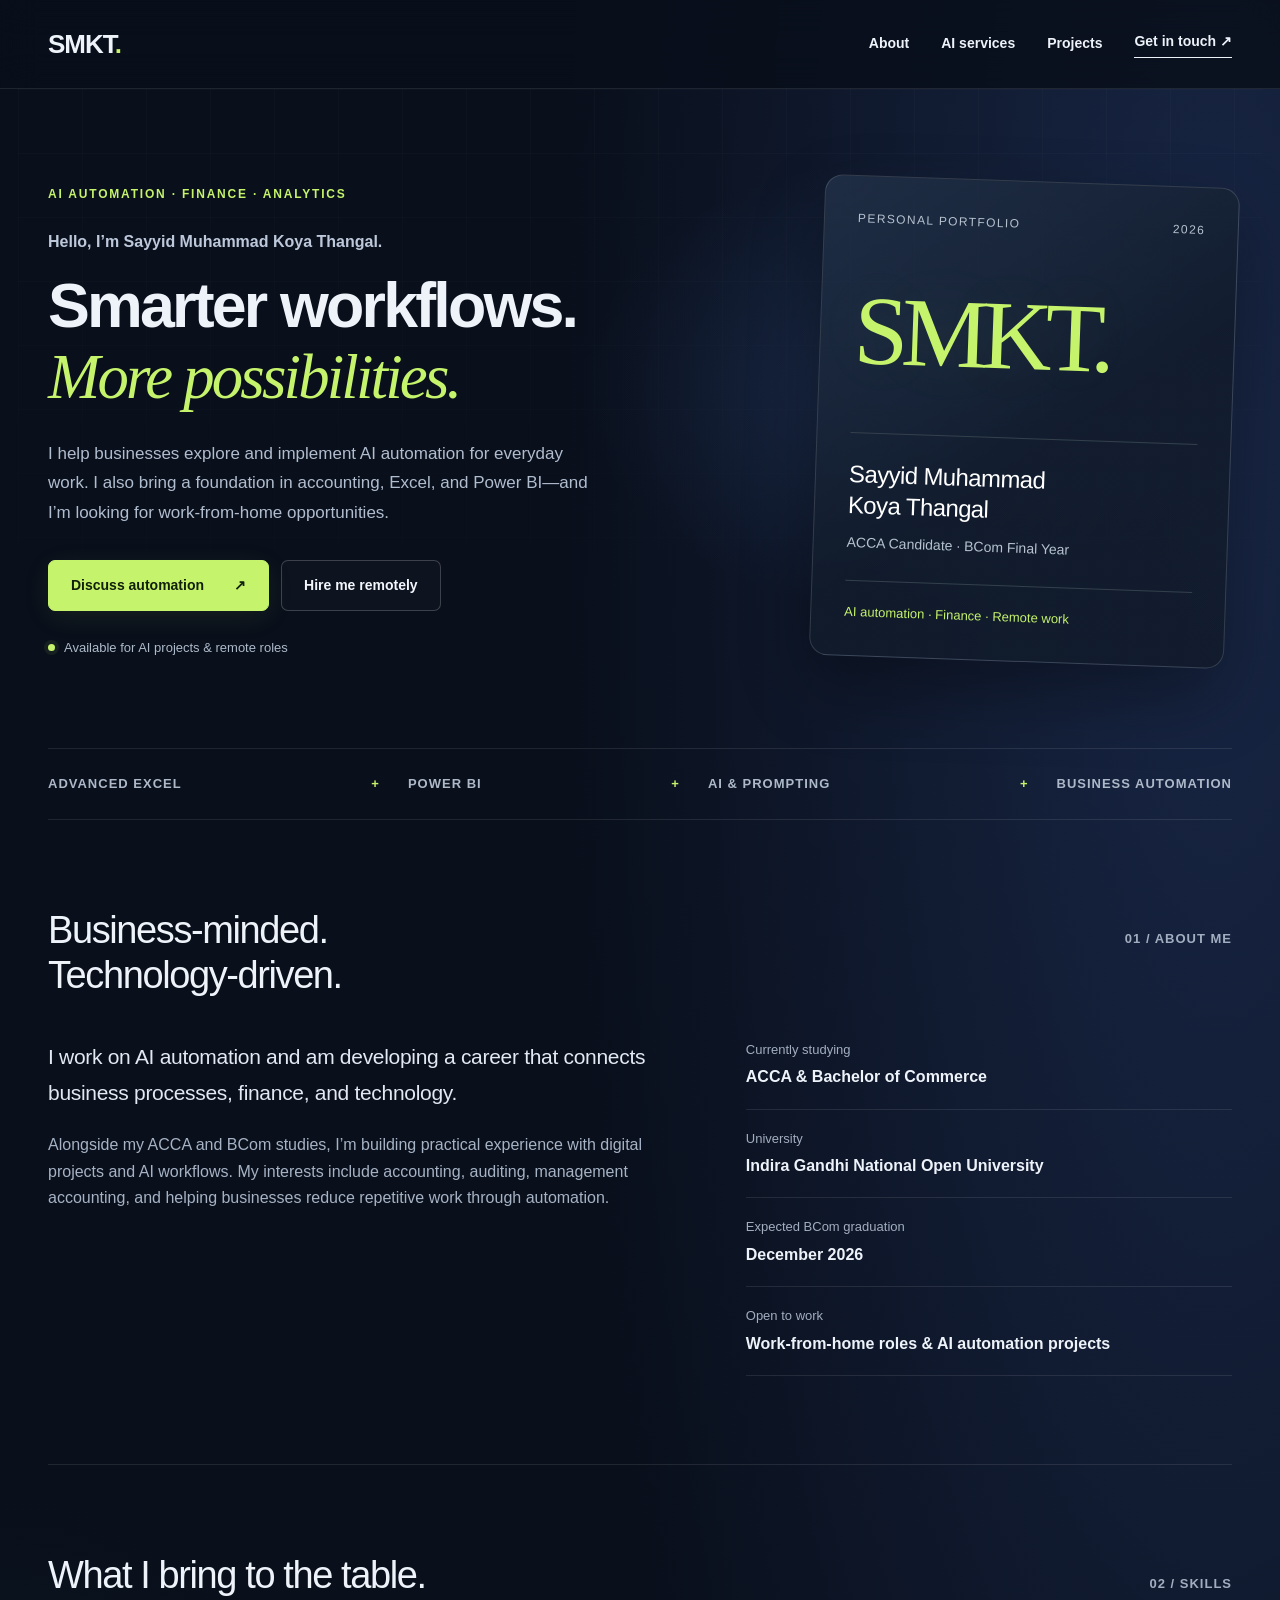
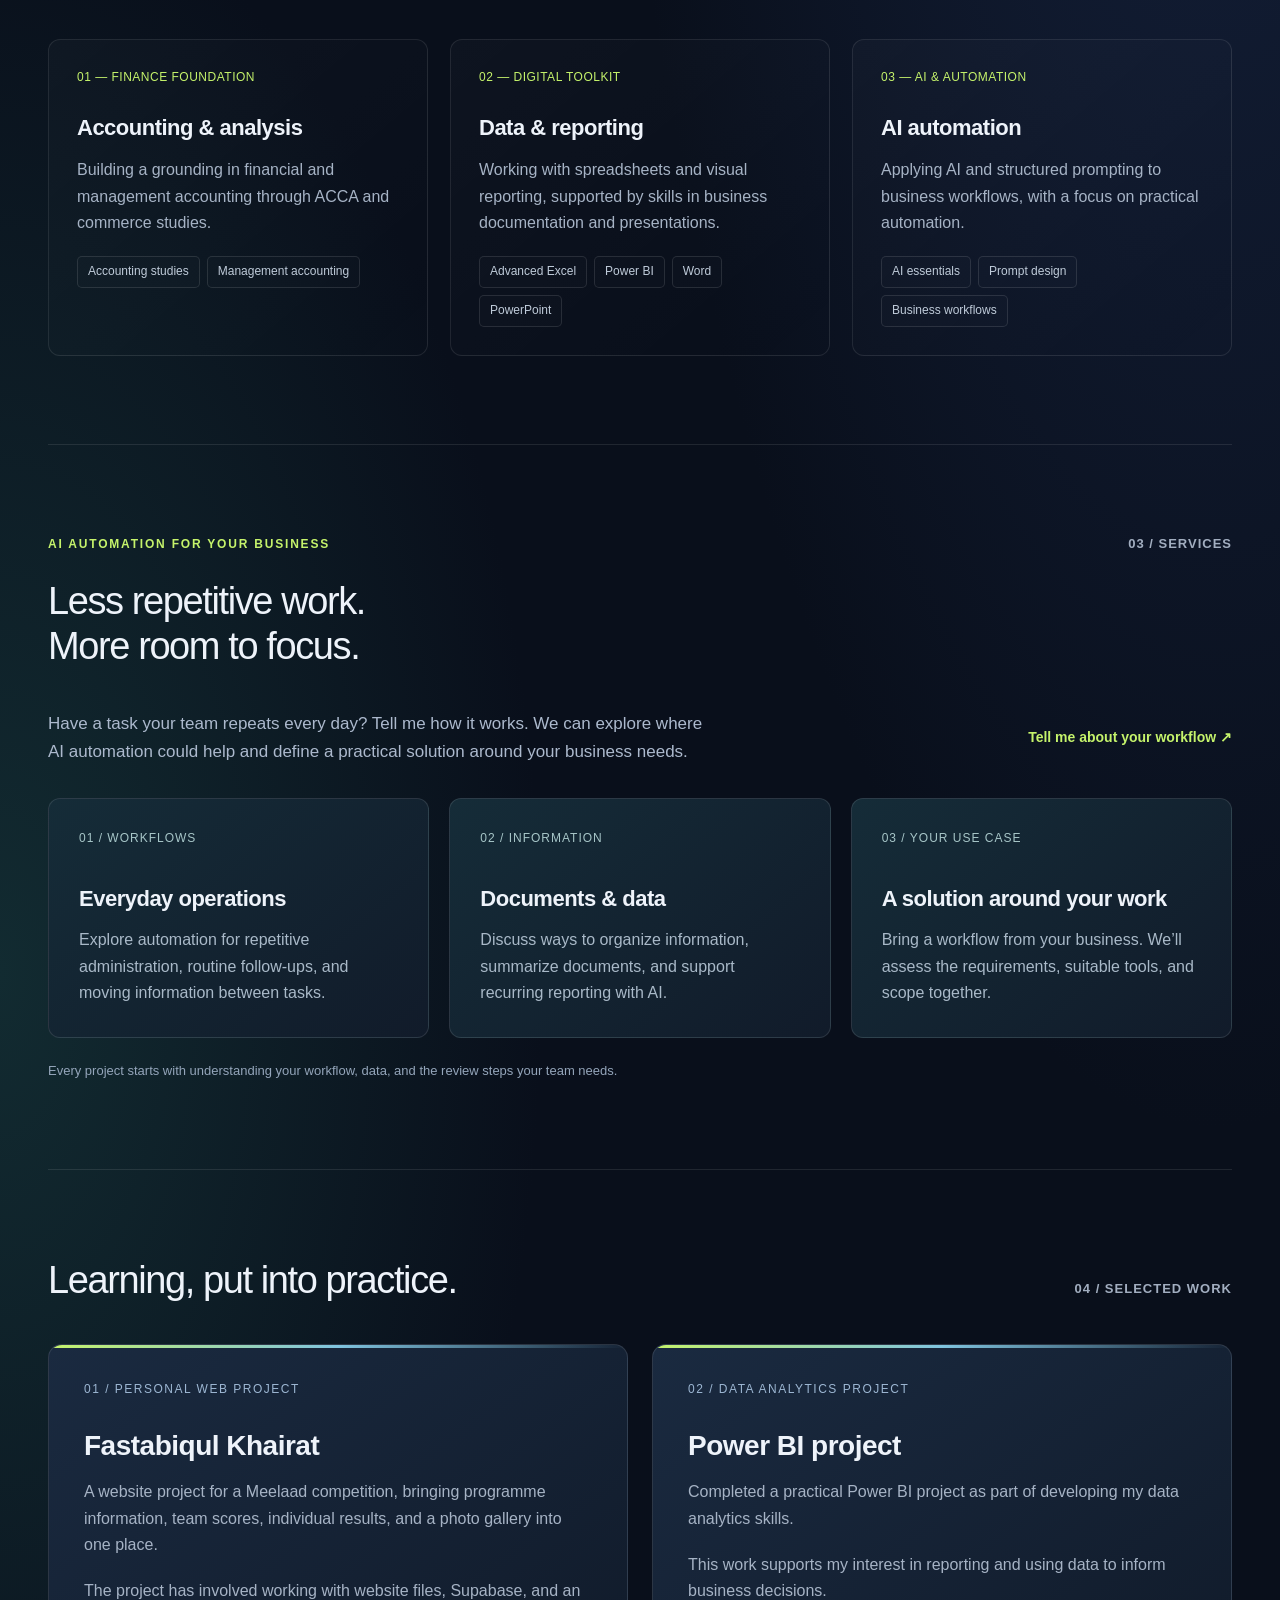
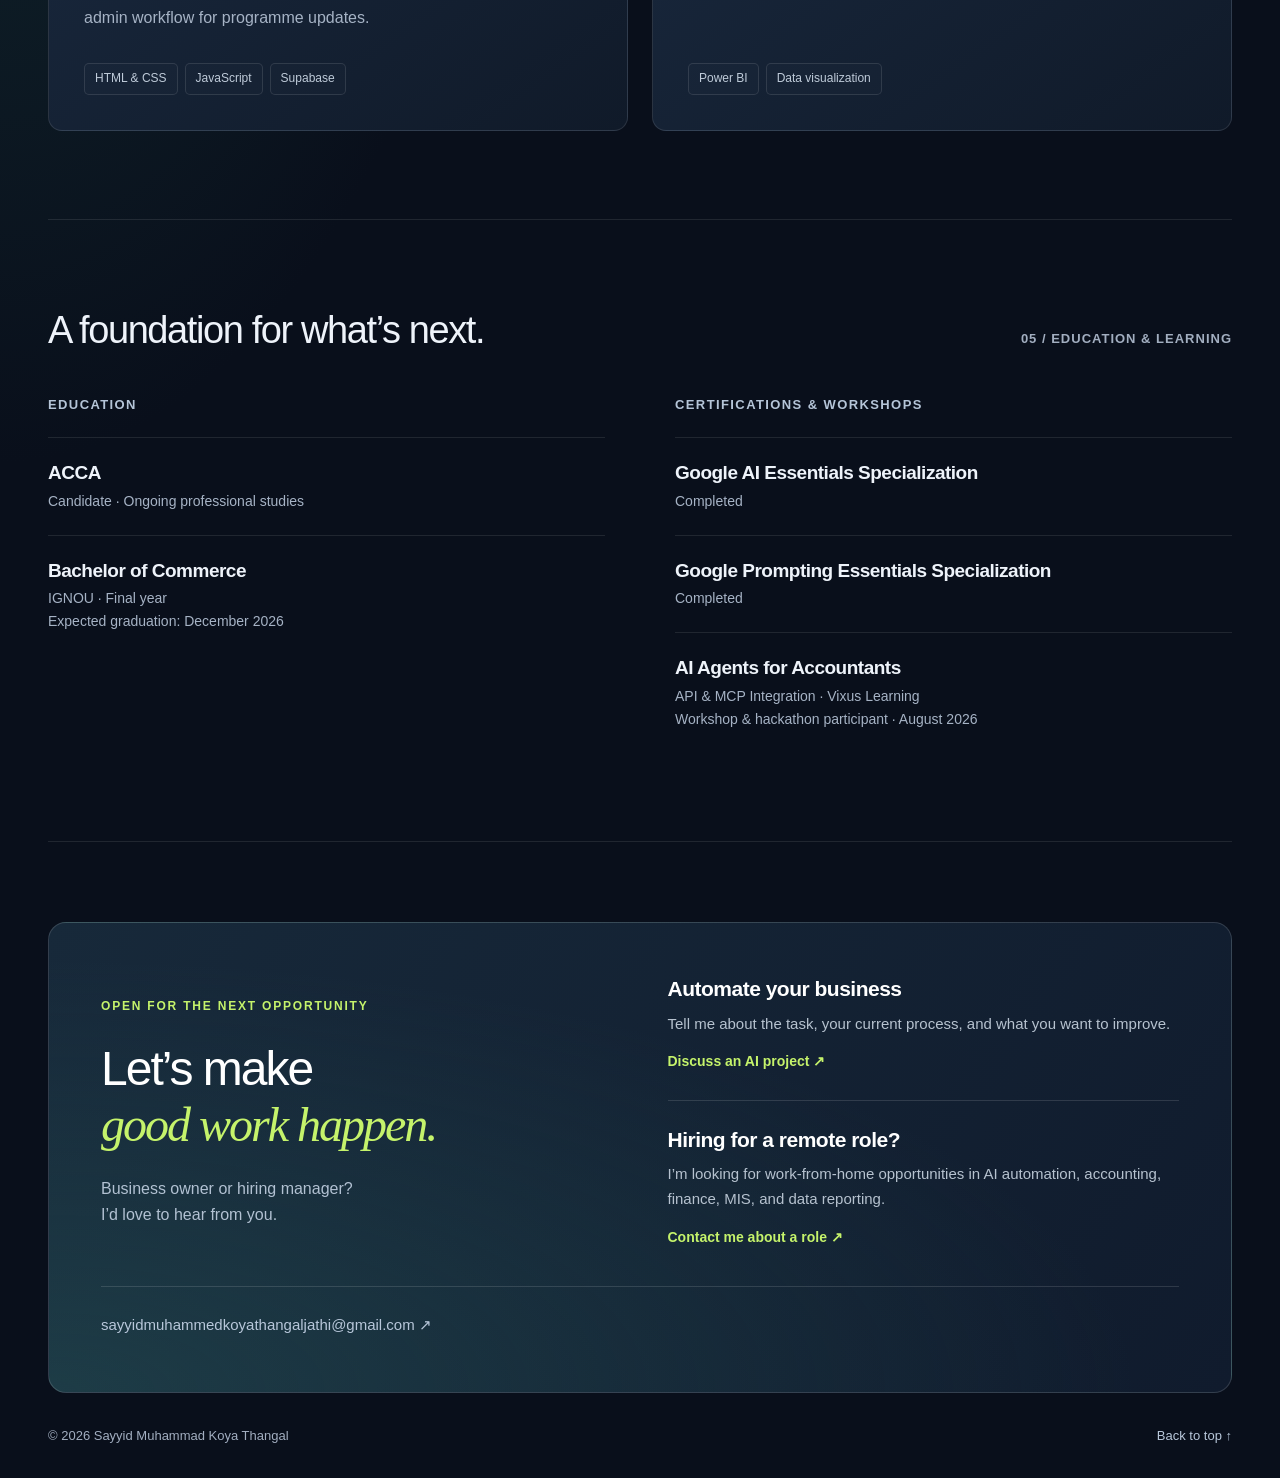
==== index.html @ 837b655b "Add files via upload" ====
<!doctype html>
<html lang="en">
<head>
<meta charset="utf-8">
<meta name="viewport" content="width=device-width, initial-scale=1">
<title>Sayyid Muhammad Koya Thangal | AI Automation & Finance</title>
<meta name="description" content="AI automation for business workflows by Sayyid Muhammad Koya Thangal. ACCA candidate with Excel and Power BI skills, available for remote work opportunities.">
<link rel="icon" type="image/svg+xml" href="data:image/svg+xml,%3Csvg xmlns='http://www.w3.org/2000/svg' viewBox='0 0 64 64'%3E%3Crect width='64' height='64' rx='14' fill='%23101925'/%3E%3Ctext x='32' y='44' text-anchor='middle' font-family='Arial' font-weight='bold' font-size='36' fill='%23c5f36b'%3ES%3C/text%3E%3C/svg%3E">
<link rel="stylesheet" href="style.css">
</head>
<body id="top">
<a class="skip" href="#main">Skip to content</a>
<header>
<nav class="wrap" aria-label="Main navigation">
<a class="brand" href="#top" aria-label="SMKT home">SMKT<span>.</span>
</a>
<div class="links">
<a class="nav-about" href="#about">About</a>
<a href="#automation">AI services</a>
<a href="#work">Projects</a>
<a class="contact-nav" href="#contact">Get in touch ↗</a>
</div>
</nav>
</header>
<main id="main" class="wrap">
<div class="hero">
<div>
<p class="eyebrow">AI Automation · Finance · Analytics</p>
<p class="intro-name">Hello, I’m Sayyid Muhammad Koya Thangal.</p>
<h1>Smarter workflows.<br>
<em>More possibilities.</em>
</h1>
<p class="lede">I help businesses explore and implement AI automation for everyday work. I also bring a foundation in accounting, Excel, and Power BI—and I’m looking for work-from-home opportunities.</p>
<div class="actions">
<a class="button primary" href="mailto:sayyidmuhammedkoyathangaljathi@gmail.com?subject=AI%20automation%20enquiry">Discuss automation <span aria-hidden="true">↗</span>
</a>
<a class="button secondary" href="#contact">Hire me remotely</a>
</div>
<div class="availability">
<span class="status-dot" aria-hidden="true">
</span>Available for AI projects & remote roles</div>
</div>
<aside class="profile" aria-label="Profile summary">
<div class="profile-top">
<span>PERSONAL PORTFOLIO</span>
<span>2026</span>
</div>
<div class="monogram" aria-hidden="true">SMKT.</div>
<h2>Sayyid Muhammad<br>Koya Thangal</h2>
<p>ACCA Candidate · BCom Final Year</p>
<div class="profile-foot">AI automation · Finance · Remote work</div>
</aside>
</div>
<div class="topics" aria-label="Core tools">
<span>Advanced Excel</span>
<span>Power BI</span>
<span>AI & Prompting</span>
<span>Business automation</span>
</div>
<section id="about">
<div class="section-head">
<h2>Business-minded.<br>Technology-driven.</h2>
<span class="section-num">01 / ABOUT ME</span>
</div>
<div class="about-grid">
<div>
<p class="about-text">I work on AI automation and am developing a career that connects business processes, finance, and technology.</p>
<p class="about-sub">Alongside my ACCA and BCom studies, I’m building practical experience with digital projects and AI workflows. My interests include accounting, auditing, management accounting, and helping businesses reduce repetitive work through automation.</p>
</div>
<dl class="facts">
<div>
<dt>Currently studying</dt>
<dd>ACCA & Bachelor of Commerce</dd>
</div>
<div>
<dt>University</dt>
<dd>Indira Gandhi National Open University</dd>
</div>
<div>
<dt>Expected BCom graduation</dt>
<dd>December 2026</dd>
</div>
<div>
<dt>Open to work</dt>
<dd>Work-from-home roles & AI automation projects</dd>
</div>
</dl>
</div>
</section>
<section id="skills">
<div class="section-head">
<h2>What I bring to the table.</h2>
<span class="section-num">02 / SKILLS</span>
</div>
<div class="skills">
<article>
<p class="skill-number">01 — FINANCE FOUNDATION</p>
<h3>Accounting & analysis</h3>
<p>Building a grounding in financial and management accounting through ACCA and commerce studies.</p>
<div class="tags">
<span class="tag">Accounting studies</span>
<span class="tag">Management accounting</span>
</div>
</article>
<article>
<p class="skill-number">02 — DIGITAL TOOLKIT</p>
<h3>Data & reporting</h3>
<p>Working with spreadsheets and visual reporting, supported by skills in business documentation and presentations.</p>
<div class="tags">
<span class="tag">Advanced Excel</span>
<span class="tag">Power BI</span>
<span class="tag">Word</span>
<span class="tag">PowerPoint</span>
</div>
</article>
<article>
<p class="skill-number">03 — AI & AUTOMATION</p>
<h3>AI automation</h3>
<p>Applying AI and structured prompting to business workflows, with a focus on practical automation.</p>
<div class="tags">
<span class="tag">AI essentials</span>
<span class="tag">Prompt design</span>
<span class="tag">Business workflows</span>
</div>
</article>
</div>
</section>
<section id="automation">
<div class="section-head">
<div>
<p class="eyebrow">AI AUTOMATION FOR YOUR BUSINESS</p>
<h2>Less repetitive work.<br>More room to focus.</h2>
</div>
<span class="section-num">03 / SERVICES</span>
</div>
<div class="service-intro">
<p>Have a task your team repeats every day? Tell me how it works. We can explore where AI automation could help and define a practical solution around your business needs.</p>
<a class="text-link" href="mailto:sayyidmuhammedkoyathangaljathi@gmail.com?subject=Let%E2%80%99s%20discuss%20business%20automation">Tell me about your workflow ↗</a>
</div>
<div class="service-grid">
<article class="service-card">
<span class="service-code">01 / WORKFLOWS</span>
<h3>Everyday operations</h3>
<p>Explore automation for repetitive administration, routine follow-ups, and moving information between tasks.</p>
</article>
<article class="service-card">
<span class="service-code">02 / INFORMATION</span>
<h3>Documents & data</h3>
<p>Discuss ways to organize information, summarize documents, and support recurring reporting with AI.</p>
</article>
<article class="service-card">
<span class="service-code">03 / YOUR USE CASE</span>
<h3>A solution around your work</h3>
<p>Bring a workflow from your business. We’ll assess the requirements, suitable tools, and scope together.</p>
</article>
</div>
<p class="service-note">Every project starts with understanding your workflow, data, and the review steps your team needs.</p>
</section>
<section id="work">
<div class="section-head">
<h2>Learning, put into practice.</h2>
<span class="section-num">04 / SELECTED WORK</span>
</div>
<div class="work">
<article class="project">
<p class="project-kind">01 / Personal web project</p>
<h3>Fastabiqul Khairat</h3>
<p>A website project for a Meelaad competition, bringing programme information, team scores, individual results, and a photo gallery into one place.</p>
<p>The project has involved working with website files, Supabase, and an admin workflow for programme updates.</p>
<div class="tags">
<span class="tag">HTML & CSS</span>
<span class="tag">JavaScript</span>
<span class="tag">Supabase</span>
</div>
</article>
<article class="project">
<p class="project-kind">02 / Data analytics project</p>
<h3>Power BI project</h3>
<p>Completed a practical Power BI project as part of developing my data analytics skills.</p>
<p>This work supports my interest in reporting and using data to inform business decisions.</p>
<div class="tags">
<span class="tag">Power BI</span>
<span class="tag">Data visualization</span>
</div>
</article>
</div>
</section>
<section id="education">
<div class="section-head">
<h2>A foundation for what’s next.</h2>
<span class="section-num">05 / EDUCATION & LEARNING</span>
</div>
<div class="credentials">
<div>
<p class="list-label">Education</p>
<article class="credential">
<h3>ACCA</h3>
<p>Candidate · Ongoing professional studies</p>
</article>
<article class="credential">
<h3>Bachelor of Commerce</h3>
<p>IGNOU · Final year<br>Expected graduation: December 2026</p>
</article>
</div>
<div>
<p class="list-label">Certifications & workshops</p>
<article class="credential">
<h3>Google AI Essentials Specialization</h3>
<p>Completed</p>
</article>
<article class="credential">
<h3>Google Prompting Essentials Specialization</h3>
<p>Completed</p>
</article>
<article class="credential">
<h3>AI Agents for Accountants</h3>
<p>API & MCP Integration · Vixus Learning<br>Workshop & hackathon participant · August 2026</p>
</article>
</div>
</div>
</section>
<section class="contact" id="contact">
<div>
<p class="eyebrow">OPEN FOR THE NEXT OPPORTUNITY</p>
<h2>Let’s make<br>
<em>good work happen.</em>
</h2>
<p class="contact-lede">Business owner or hiring manager?<br>I’d love to hear from you.</p>
</div>
<div class="contact-options">
<article>
<h3>Automate your business</h3>
<p>Tell me about the task, your current process, and what you want to improve.</p>
<a class="text-link" href="mailto:sayyidmuhammedkoyathangaljathi@gmail.com?subject=AI%20automation%20project">Discuss an AI project ↗</a>
</article>
<article>
<h3>Hiring for a remote role?</h3>
<p>I’m looking for work-from-home opportunities in AI automation, accounting, finance, MIS, and data reporting.</p>
<a class="text-link" href="mailto:sayyidmuhammedkoyathangaljathi@gmail.com?subject=Remote%20job%20opportunity">Contact me about a role ↗</a>
</article>
</div>
<a class="email" href="mailto:sayyidmuhammedkoyathangaljathi@gmail.com">sayyidmuhammedkoyathangaljathi@gmail.com ↗</a>
</section>
<footer>
<span>© 2026 Sayyid Muhammad Koya Thangal</span>
<a href="#top">Back to top ↑</a>
</footer>
</main>
<script src="script.js" defer>
</script>
</body>
</html>
---- style.css ----
:root{--ink:#101925;--muted:#64707c;--line:#dbe1e5;--green:#c5f36b;--paper:#f5f7f8}
*{box-sizing:border-box}
html{scroll-behavior:smooth;scroll-padding-top:90px}
body{margin:0;color:var(--ink);background:var(--paper);font-family:Arial,Helvetica,sans-serif;font-size:16px;line-height:1.65}
a{color:inherit;text-decoration:none}
a:focus-visible{outline:3px solid #57882a;outline-offset:6px}
::selection{background:var(--green);color:var(--ink)}
.wrap{max-width:1200px;margin:auto;padding:0 48px}
.skip{position:absolute;top:-80px;left:20px;background:white;padding:10px;z-index:4}
.skip:focus{top:10px}
header{border-bottom:1px solid var(--line);background:var(--paper)}
nav{height:90px;display:flex;align-items:center;justify-content:space-between;gap:24px}
.brand{font-weight:800;letter-spacing:-1px;font-size:26px}
.brand span{color:#5b812b}
nav .links{display:flex;align-items:center;gap:32px;font-size:14px;font-weight:600}
.contact-nav{border-bottom:1px solid var(--ink);padding-bottom:3px}
.hero{padding:84px 0 88px;display:grid;grid-template-columns:1.4fr .8fr;gap:70px;align-items:center}
.eyebrow{font-size:13px;letter-spacing:2px;text-transform:uppercase;font-weight:700;margin:0 0 24px}
.intro-name{font-size:18px;font-weight:600;margin-bottom:15px}
h1{font-size:clamp(48px,5.3vw,72px);font-weight:500;line-height:1.08;letter-spacing:-3.5px;margin:0 0 26px}
h1 em{font-family:Georgia,serif;font-weight:400}
p{margin:0 0 20px}
.lede{color:#52616e;max-width:560px;font-size:18px;line-height:1.75}
.actions{display:flex;flex-wrap:wrap;gap:12px;margin-top:32px}
.button{padding:13px 22px;border:1px solid var(--ink);font-size:14px;font-weight:700;display:inline-flex;gap:30px;align-items:center;transition:transform .2s,background .2s}
.button:hover{transform:translateY(-3px)}
.primary{background:var(--ink);color:white}
.secondary:hover{background:#e7ecef}
.profile{background:var(--ink);color:white;padding:32px;position:relative;box-shadow:12px 12px 0 #e4e9ec}
.profile-top{display:flex;justify-content:space-between;align-items:center;color:#b6c2cf;font-size:12px;letter-spacing:1.4px}
.monogram{font-family:Georgia,serif;font-size:100px;line-height:1.3;letter-spacing:-8px;color:var(--green);padding:35px 0 25px;border-bottom:1px solid #34404c}
.profile h2{font-size:25px;line-height:1.3;letter-spacing:-.6px;font-weight:500;margin:25px 0 10px}
.profile p{color:#b6c2cf;font-size:14px}
.profile-foot{border-top:1px solid #34404c;padding-top:20px;color:var(--green);font-size:13px;margin-top:26px}
.topics{border-top:1px solid var(--line);border-bottom:1px solid var(--line);display:flex;justify-content:space-between;padding:22px 0;gap:18px;font-size:13px;font-weight:700;letter-spacing:1px;text-transform:uppercase}
.topics span:not(:first-child):before{content:'+';color:#68863f;padding-right:28px}
section{padding:80px 0;border-bottom:1px solid var(--line)}
.section-head{display:flex;justify-content:space-between;gap:30px;align-items:baseline;margin-bottom:40px}
.section-num{font-size:13px;font-weight:600;letter-spacing:1px;color:var(--muted)}
h2{font-size:36px;font-weight:500;line-height:1.2;letter-spacing:-1.3px;margin:0}
h3{font-size:22px;line-height:1.35;letter-spacing:-.5px;margin:0 0 14px;font-weight:600}
.about-grid{display:grid;grid-template-columns:1.25fr 1fr;gap:90px}
.about-text{font-size:21px;line-height:1.75;letter-spacing:-.3px}
.about-sub{font-size:16px;color:var(--muted)}
.facts{margin:0}
.facts div{padding:18px 0;border-bottom:1px solid var(--line)}
.facts div:first-child{padding-top:0}
dt{font-size:13px;color:var(--muted);margin-bottom:4px}
dd{margin:0;font-weight:600}
.skills{display:grid;grid-template-columns:repeat(3,1fr);gap:40px}
.skill-number{font-size:14px;color:var(--muted);margin-bottom:26px}
.skills p{color:var(--muted)}
.tags{display:flex;flex-wrap:wrap;gap:7px}
.tag{border:1px solid #d4dce2;padding:5px 10px;font-size:12px;color:#4a5967}
.work{display:grid;grid-template-columns:1fr 1fr;gap:24px}
.project{border:1px solid var(--line);background:white;padding:32px;display:flex;flex-direction:column}
.project-kind{font-size:12px;text-transform:uppercase;letter-spacing:1.5px;color:var(--muted);margin-bottom:28px}
.project h3{font-size:28px}
.project p{color:#5c6976}
.project .tags{margin-top:auto;padding-top:12px}
.credentials{display:grid;grid-template-columns:1fr 1fr;gap:70px}
.credential{padding:22px 0;border-top:1px solid var(--line)}
.credential h3{font-size:19px;margin-bottom:4px}
.credential p{color:var(--muted);font-size:14px;margin:0}
.list-label{font-size:13px;font-weight:700;letter-spacing:1.4px;text-transform:uppercase;margin-bottom:22px}
.contact{background:var(--ink);color:white;margin-top:80px;padding:58px;display:grid;grid-template-columns:1fr 1fr;gap:48px;align-items:center}
.contact h2{font-size:46px;letter-spacing:-2px;line-height:1.12}
.contact p{color:#b6c2cf}
.contact .eyebrow{color:var(--green)}
.email{color:var(--green);font-size:16px;overflow-wrap:anywhere;border-bottom:1px solid #5e753f;padding-bottom:7px;line-height:2}
.contact small{display:block;font-size:13px;color:#b6c2cf;margin-top:20px}
footer{padding:32px 0;display:flex;justify-content:space-between;gap:20px;color:var(--muted);font-size:13px}
footer a{color:var(--ink)}
@media(max-width:900px){.wrap{padding:0 28px}
.hero{gap:35px;grid-template-columns:1.3fr 1fr}
h1{font-size:52px}
.profile{padding:24px}
.monogram{font-size:80px}
.about-grid{gap:40px}
.topics span:not(:first-child):before{padding-right:10px}
.skills{gap:24px}
.contact{padding:38px;gap:30px}
.credentials{gap:35px}
}
@media(max-width:650px){.wrap{padding:0 22px}
nav{height:78px}
.links{gap:18px!important}
.links .nav-about{display:none}
.hero{grid-template-columns:1fr;padding:50px 0;gap:38px}
h1{font-size:52px;letter-spacing:-2.7px}
.intro-name{font-size:16px}
.profile{box-shadow:7px 7px 0 #e4e9ec}
.monogram{font-size:85px;padding:15px 0}
.profile h2{max-width:250px}
.topics{display:grid;grid-template-columns:1fr 1fr;font-size:12px;gap:12px}
.topics span:not(:first-child):before{content:none}
section{padding:52px 0}
.section-head{display:block;margin-bottom:28px}
.section-num{display:block;margin-bottom:12px}
h2{font-size:30px}
.about-grid,.skills,.work,.credentials,.contact{grid-template-columns:1fr;gap:30px}
.about-text{font-size:19px}
.skills article{padding-bottom:24px;border-bottom:1px solid var(--line)}
.skill-number{margin-bottom:12px}
.project{padding:25px}
.contact{margin-top:48px;padding:28px}
.contact h2{font-size:40px}
.contact .eyebrow{font-size:12px}
footer{font-size:12px;flex-direction:column;gap:7px}
.lede{font-size:17px}
}
@media(prefers-reduced-motion:reduce){html{scroll-behavior:auto}
.button{transition:none}
}


/* Midnight surfaces, cool light and precise lime accents. */
:root{--ink:#eef3fa;--muted:#a2aec0;--line:#ffffff18;--paper:#090f1b;--green:#c5f36b}
body{background:radial-gradient(ellipse at 95% 10%,#182645 0,transparent 38%),radial-gradient(ellipse at 0 55%,#122b31 0,transparent 30%),#090f1b;color:var(--ink)}
.wrap{max-width:1280px}
header{background:#090f1bd9;backdrop-filter:blur(18px);position:relative;z-index:3}
nav{height:88px}
.brand span{color:var(--green)}
nav a:hover{color:var(--green)}
.hero{position:relative;isolation:isolate;padding:92px 0 86px;grid-template-columns:1.45fr .85fr;gap:60px}
.hero:before{content:'';position:absolute;inset:0 -30px;z-index:-2;background-image:linear-gradient(#ffffff05 1px,transparent 1px),linear-gradient(90deg,#ffffff05 1px,transparent 1px);background-size:64px 64px;mask-image:linear-gradient(black,transparent)}
.hero:after{content:'';position:absolute;width:55%;height:70%;right:0;top:10%;z-index:-1;background:radial-gradient(ellipse,#426baf35,transparent 70%);animation:ambient 10s ease-in-out infinite alternate;pointer-events:none}
.eyebrow{color:var(--green);font-size:12px;letter-spacing:1.8px}
.intro-name{font-size:16px;color:#bdc9db}
h1{font-size:clamp(44px,4.9vw,67px);font-weight:600;line-height:1.13;letter-spacing:-2.8px}
h1 em{font-family:Georgia,serif;color:var(--green);font-weight:400}
.lede{color:#b0bdcf;font-size:17px}
.button{border-radius:7px;border-color:#ffffff32;min-height:49px}
.primary{background:var(--green);color:#10200b;border-color:var(--green);box-shadow:0 6px 28px #b7ea5b15}
.primary:hover{background:#d6ff8e;box-shadow:0 8px 30px #b7ea5b28}
.secondary{color:#f3f7fc;background:#ffffff05}
.secondary:hover{background:#ffffff12}
.availability{display:flex;align-items:center;gap:9px;font-size:13px;color:#acbaca;margin-top:26px}
.status-dot{width:7px;height:7px;border-radius:50%;background:var(--green);box-shadow:0 0 0 4px #c5f36b12;flex-shrink:0}
.profile{border:1px solid #ffffff25;border-radius:18px;background:linear-gradient(145deg,#24344cbb,#111b2bdd 55%);box-shadow:0 30px 70px #0005;padding:33px;transform:rotate(2deg);transition:transform .4s,border-color .4s}
.profile:hover{transform:rotate(0deg) translateY(-5px);border-color:#c5f36b66}
.monogram{padding:38px 0;font-size:98px;letter-spacing:-7px;text-shadow:0 0 60px #c5f36b18}
.profile-top{font-size:12px}
.profile h2{font-size:24px}
.profile-foot{font-size:13px}
.topics{color:#adb9c9;padding:24px 0}
.topics span:not(:first-child):before{color:var(--green)}
section{padding:88px 0}
h2{font-size:38px;line-height:1.2;font-weight:500;letter-spacing:-1.4px}
.about-text{color:#e2e9f3}
.about-sub,.skills p,.credential p,.project p{color:#a6b3c5}
.skills{gap:22px}
.skills article{padding:28px;border:1px solid var(--line);border-radius:12px;background:linear-gradient(140deg,#ffffff06,transparent)}
.skills .skill-number{font-size:12px;letter-spacing:.5px;color:var(--green)}
.tag{border-color:#ffffff1c;color:#bfcbd9;border-radius:5px;background:#ffffff03}
.project{border-radius:14px;background:linear-gradient(145deg,#1a2a40,#101a29);border:1px solid #ffffff1c;transition:transform .3s,border-color .3s;position:relative;overflow:hidden;padding:35px}
.project:before{content:'';position:absolute;inset:0 0 auto;height:3px;background:linear-gradient(90deg,var(--green),#7fc4df,transparent)}
.project:hover,.service-card:hover{transform:translateY(-5px);border-color:#c5f36b55}
.project .project-kind{color:#9db7d3}
.service-intro{display:flex;justify-content:space-between;align-items:center;gap:40px;margin-bottom:32px}
.service-intro p{max-width:660px;color:#acb9cd;margin:0;font-size:17px}
.text-link{color:var(--green);font-size:14px;font-weight:600;text-underline-offset:6px}
.text-link:hover{text-decoration:underline}
.service-intro .text-link{max-width:250px;flex-shrink:0}
.service-grid{display:grid;grid-template-columns:repeat(3,1fr);gap:20px}
.service-card{padding:30px;border:1px solid #ffffff1c;border-radius:12px;background:linear-gradient(140deg,#152c38,#111b2a);transition:transform .3s,border-color .3s}
.service-code{color:#a7c6c8;font-size:12px;letter-spacing:1px;display:block;margin-bottom:35px}
.service-card h3{font-size:22px}
.service-card p{color:#a9b9c8;margin:0;font-size:16px}
.service-note{font-size:13px;color:#94a5ba;margin:22px 0 0}
.credential h3{font-size:19px}
.list-label{color:#b5c5d8}
.contact{position:relative;overflow:hidden;padding:52px;border:1px solid #ffffff24;border-radius:18px;background:radial-gradient(ellipse at 0 100%,#25525680,transparent 65%),linear-gradient(125deg,#17293a,#101b2d);grid-template-columns:1fr 1fr;gap:36px 55px}
.contact h2{font-size:48px;line-height:1.17}
.contact h2 em{font-family:Georgia,serif;font-weight:400;color:var(--green)}
.contact .contact-lede{margin:23px 0 0;font-size:16px;color:#b2c1d2}
.contact-options{display:grid;gap:25px}
.contact-options article+article{border-top:1px solid #ffffff20;padding-top:25px}
.contact-options h3{font-size:21px;margin-bottom:8px}
.contact-options p{font-size:15px;margin-bottom:12px}
.email{grid-column:1/-1;border-top:1px solid #ffffff20;border-bottom:0;padding:23px 0 0;font-size:15px;color:#b8c7da}
footer a{color:#b8c7da}
.skip{color:#111}
.reveal-ready{opacity:0;transform:translateY(18px);transition:opacity .65s ease,transform .65s ease}
.reveal-ready.is-visible{opacity:1;transform:translateY(0)}
@keyframes ambient{from{transform:translate(0,0);opacity:.65}
to{transform:translate(-25px,15px);opacity:1}
}
@media(max-width:900px){.hero{gap:32px;grid-template-columns:1.25fr 1fr}
.profile{padding:25px}
.monogram{font-size:78px}
.skills article,.service-card{padding:22px}
.contact{padding:36px}
.contact h2{font-size:41px}
h1{font-size:48px}
.service-intro{align-items:start;flex-direction:column;gap:18px}
}
@media(max-width:650px){nav .links{gap:14px!important;font-size:12px}
.brand{font-size:24px}
.contact-nav{max-width:75px}
.hero{grid-template-columns:1fr;padding:52px 0;gap:43px}
.hero:before{inset:0}
.hero:after{width:100%}
h1{font-size:46px;letter-spacing:-2px}
.hero .eyebrow{font-size:11px;letter-spacing:1px}
.profile{transform:none;padding:27px}
.profile h2{max-width:none}
.monogram{padding:18px 0;font-size:80px}
.profile:hover{transform:translateY(-3px)}
.topics{font-size:11px}
.skills,.service-grid{grid-template-columns:1fr;gap:16px}
.skills article{padding:25px}
.skills .skill-number{margin-bottom:20px}
section{padding:56px 0}
h2{font-size:31px}
.project{padding:28px}
.service-code{margin-bottom:20px}
.contact{grid-template-columns:1fr;padding:28px;gap:30px}
.contact h2{font-size:39px}
.contact .eyebrow{line-height:1.8;font-size:11px}
.availability{font-size:12px}
.section-num{font-size:12px}
.email{font-size:14px}
footer{padding:27px 0}
.button{font-size:13px;padding:13px 17px;gap:16px}
}
@media(prefers-reduced-motion:reduce){*,*:before,*:after{animation:none!important;transition:none!important;scroll-behavior:auto!important}
.reveal-ready{opacity:1;transform:none}
.profile{transform:none}
}
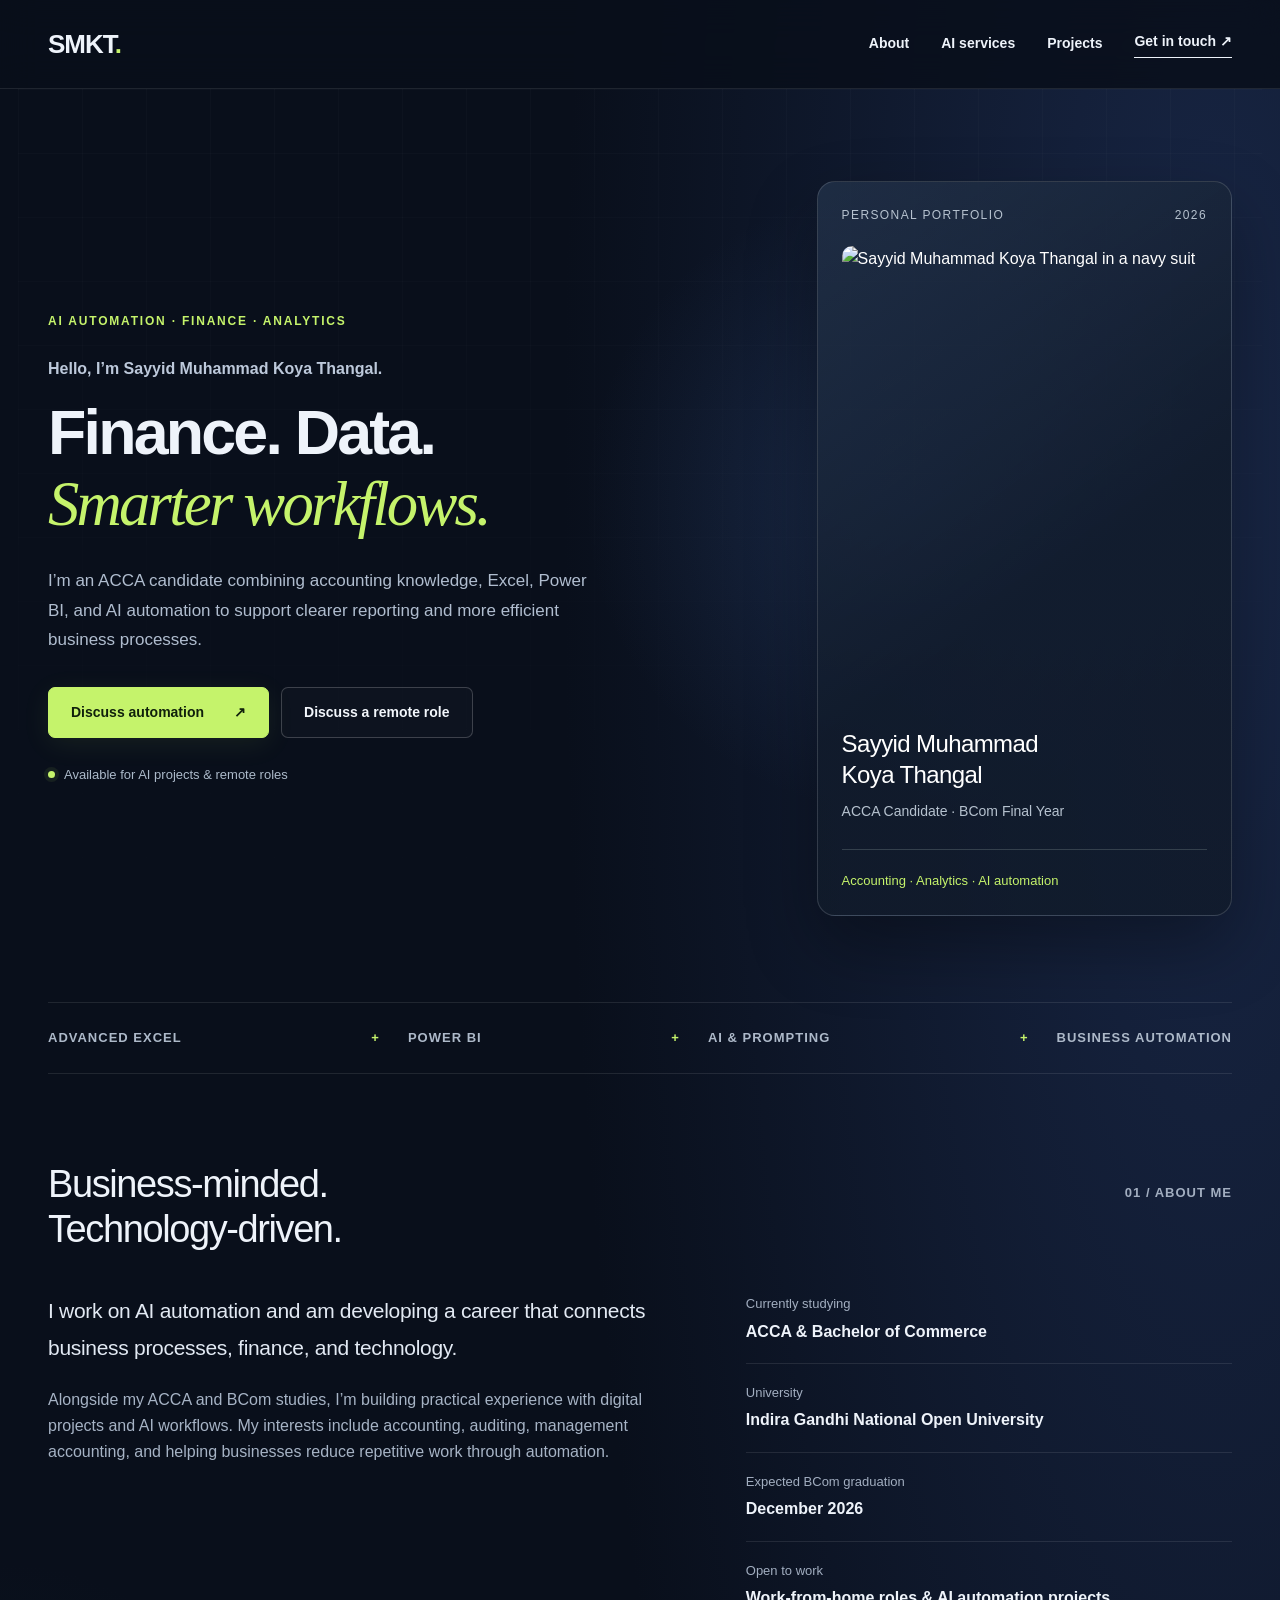
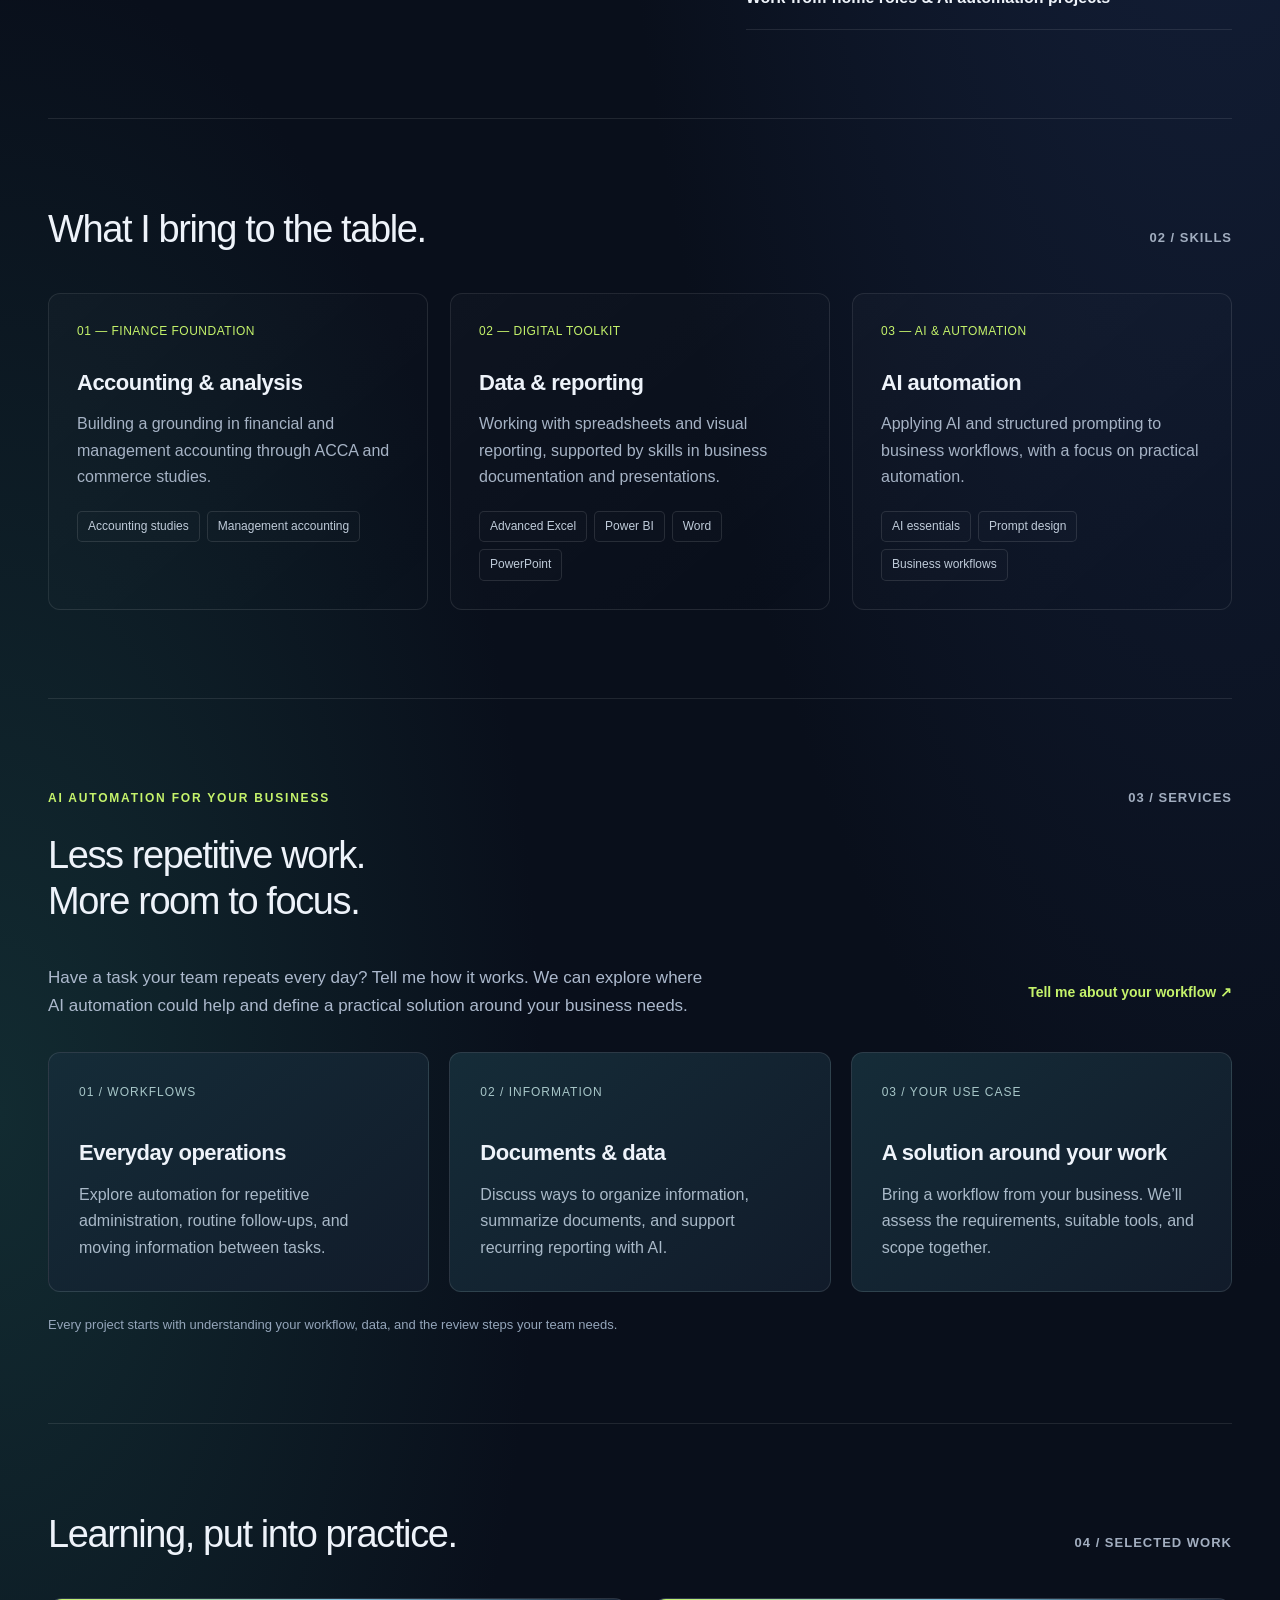
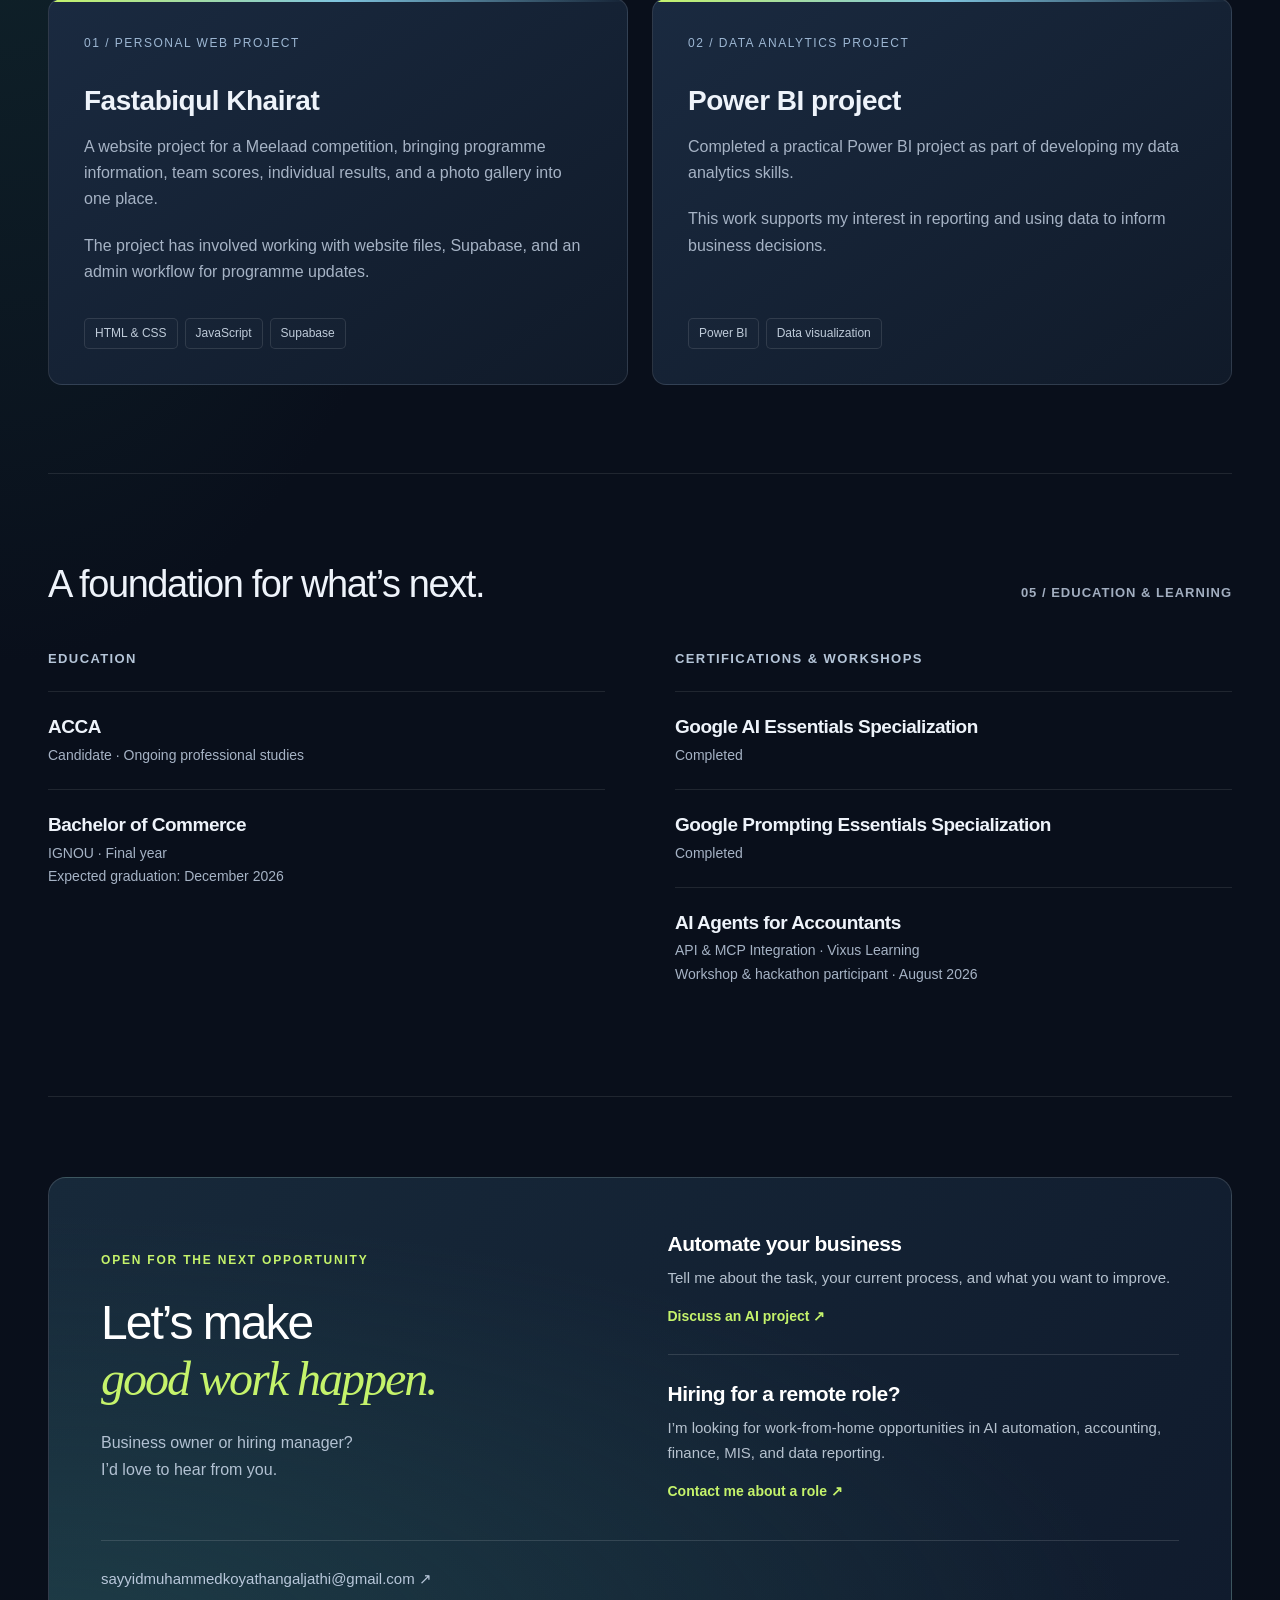
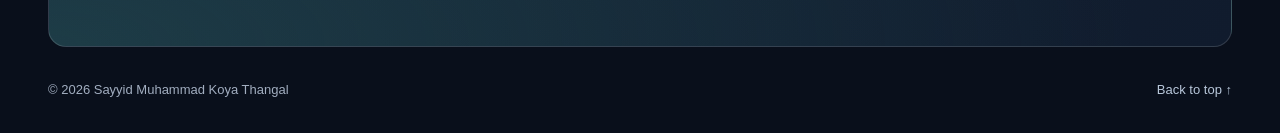
==== commit cc10fdb2: "Add files via upload" ====
--- a/index.html
+++ b/index.html
@@ -27,14 +27,14 @@
 <div>
 <p class="eyebrow">AI Automation · Finance · Analytics</p>
 <p class="intro-name">Hello, I’m Sayyid Muhammad Koya Thangal.</p>
-<h1>Smarter workflows.<br>
-<em>More possibilities.</em>
+<h1>Finance. Data.<br>
+<em>Smarter workflows.</em>
 </h1>
-<p class="lede">I help businesses explore and implement AI automation for everyday work. I also bring a foundation in accounting, Excel, and Power BI—and I’m looking for work-from-home opportunities.</p>
+<p class="lede">I’m an ACCA candidate combining accounting knowledge, Excel, Power BI, and AI automation to support clearer reporting and more efficient business processes.</p>
 <div class="actions">
 <a class="button primary" href="mailto:sayyidmuhammedkoyathangaljathi@gmail.com?subject=AI%20automation%20enquiry">Discuss automation <span aria-hidden="true">↗</span>
 </a>
-<a class="button secondary" href="#contact">Hire me remotely</a>
+<a class="button secondary" href="#contact">Discuss a remote role</a>
 </div>
 <div class="availability">
 <span class="status-dot" aria-hidden="true">
@@ -45,10 +45,10 @@
 <span>PERSONAL PORTFOLIO</span>
 <span>2026</span>
 </div>
-<div class="monogram" aria-hidden="true">SMKT.</div>
+<img class="profile-photo" src="assets/sayyid-muhammad-koya-thangal.png" alt="Sayyid Muhammad Koya Thangal in a navy suit" width="1122" height="1402" fetchpriority="high" decoding="async">
 <h2>Sayyid Muhammad<br>Koya Thangal</h2>
 <p>ACCA Candidate · BCom Final Year</p>
-<div class="profile-foot">AI automation · Finance · Remote work</div>
+<div class="profile-foot">Accounting · Analytics · AI automation</div>
 </aside>
 </div>
 <div class="topics" aria-label="Core tools">
--- a/style.css
+++ b/style.css
@@ -137,8 +137,9 @@
 .secondary:hover{background:#ffffff12}
 .availability{display:flex;align-items:center;gap:9px;font-size:13px;color:#acbaca;margin-top:26px}
 .status-dot{width:7px;height:7px;border-radius:50%;background:var(--green);box-shadow:0 0 0 4px #c5f36b12;flex-shrink:0}
-.profile{border:1px solid #ffffff25;border-radius:18px;background:linear-gradient(145deg,#24344cbb,#111b2bdd 55%);box-shadow:0 30px 70px #0005;padding:33px;transform:rotate(2deg);transition:transform .4s,border-color .4s}
-.profile:hover{transform:rotate(0deg) translateY(-5px);border-color:#c5f36b66}
+.profile{border:1px solid #ffffff25;border-radius:18px;background:linear-gradient(145deg,#24344cbb,#111b2bdd 55%);box-shadow:0 30px 70px #0005;padding:24px;transition:border-color .3s;min-width:0}
+.profile:hover{border-color:#c5f36b66}
+.profile-photo{display:block;width:100%;height:auto;aspect-ratio:4/5;object-fit:cover;object-position:center;border-radius:10px;margin-top:20px}
 .monogram{padding:38px 0;font-size:98px;letter-spacing:-7px;text-shadow:0 0 60px #c5f36b18}
 .profile-top{font-size:12px}
 .profile h2{font-size:24px}
@@ -206,7 +207,7 @@
 .profile{transform:none;padding:27px}
 .profile h2{max-width:none}
 .monogram{padding:18px 0;font-size:80px}
-.profile:hover{transform:translateY(-3px)}
+.profile:hover{transform:none}
 .topics{font-size:11px}
 .skills,.service-grid{grid-template-columns:1fr;gap:16px}
 .skills article{padding:25px}
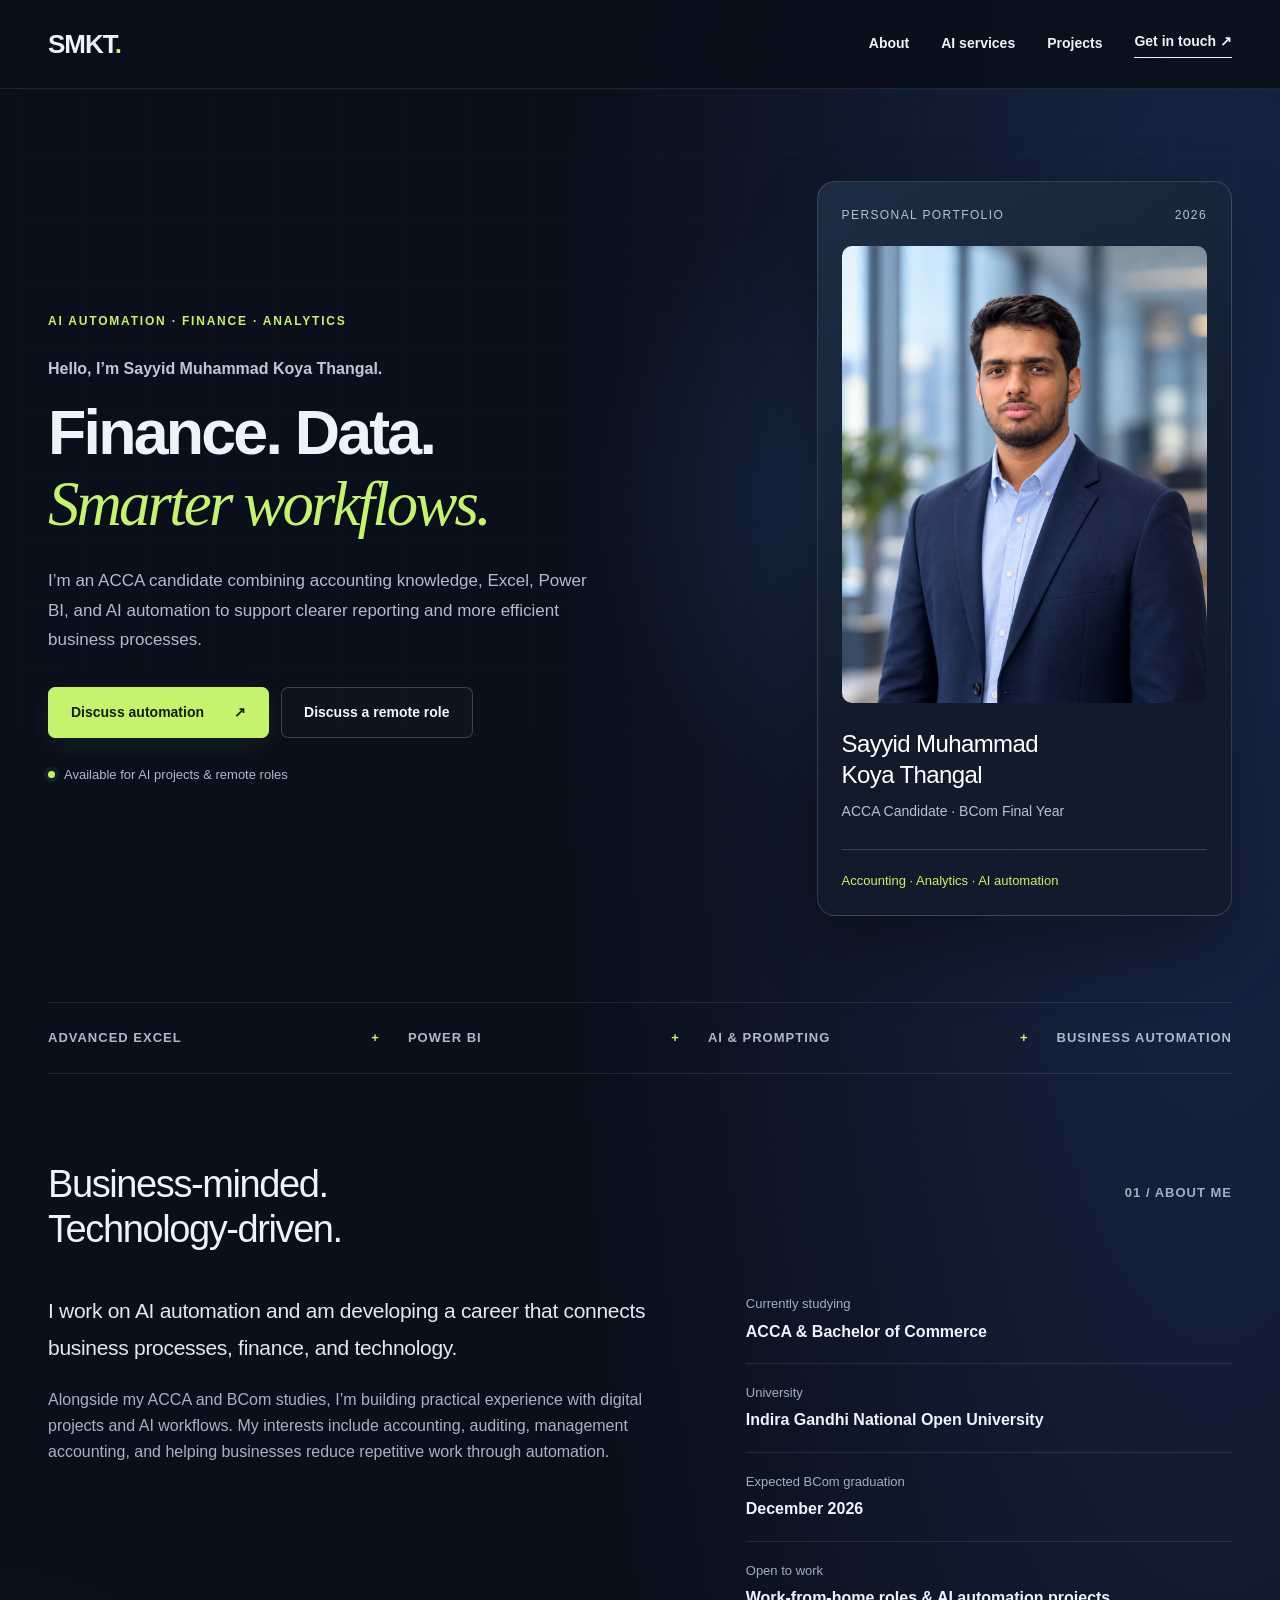
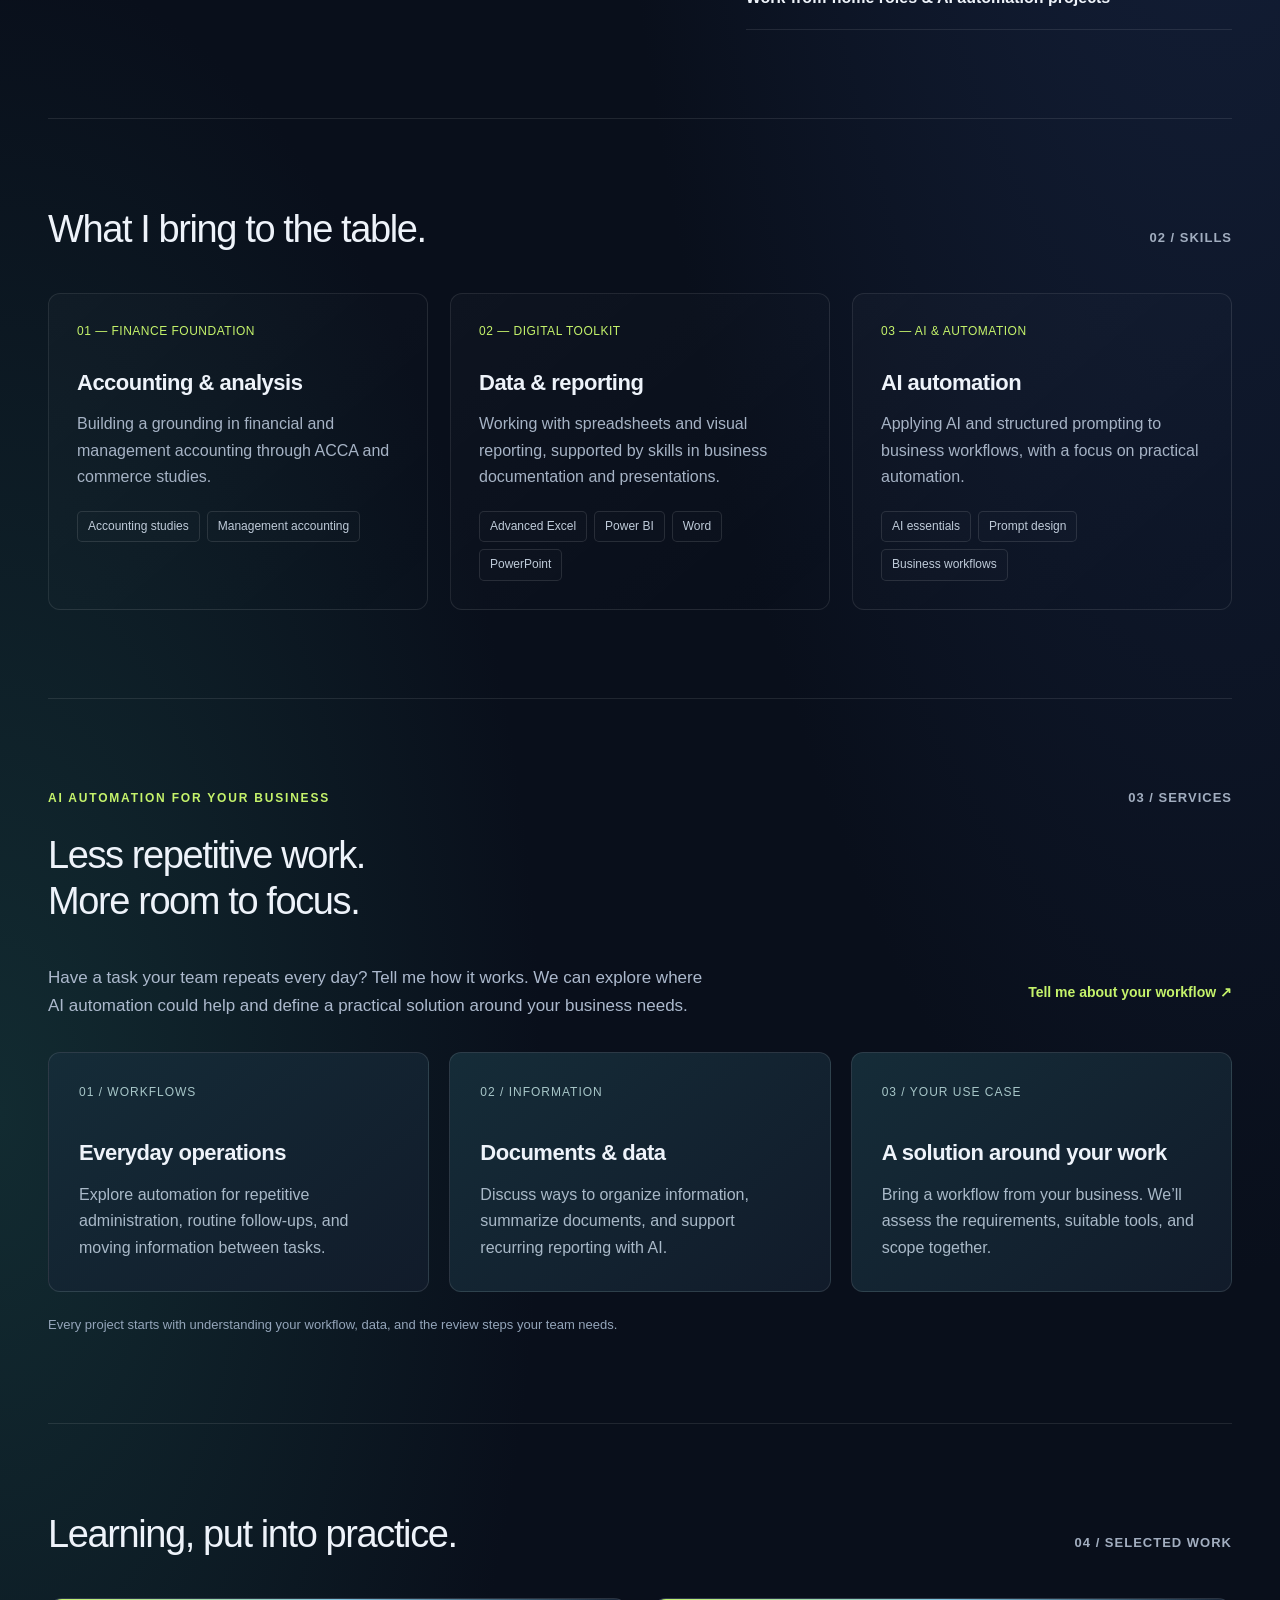
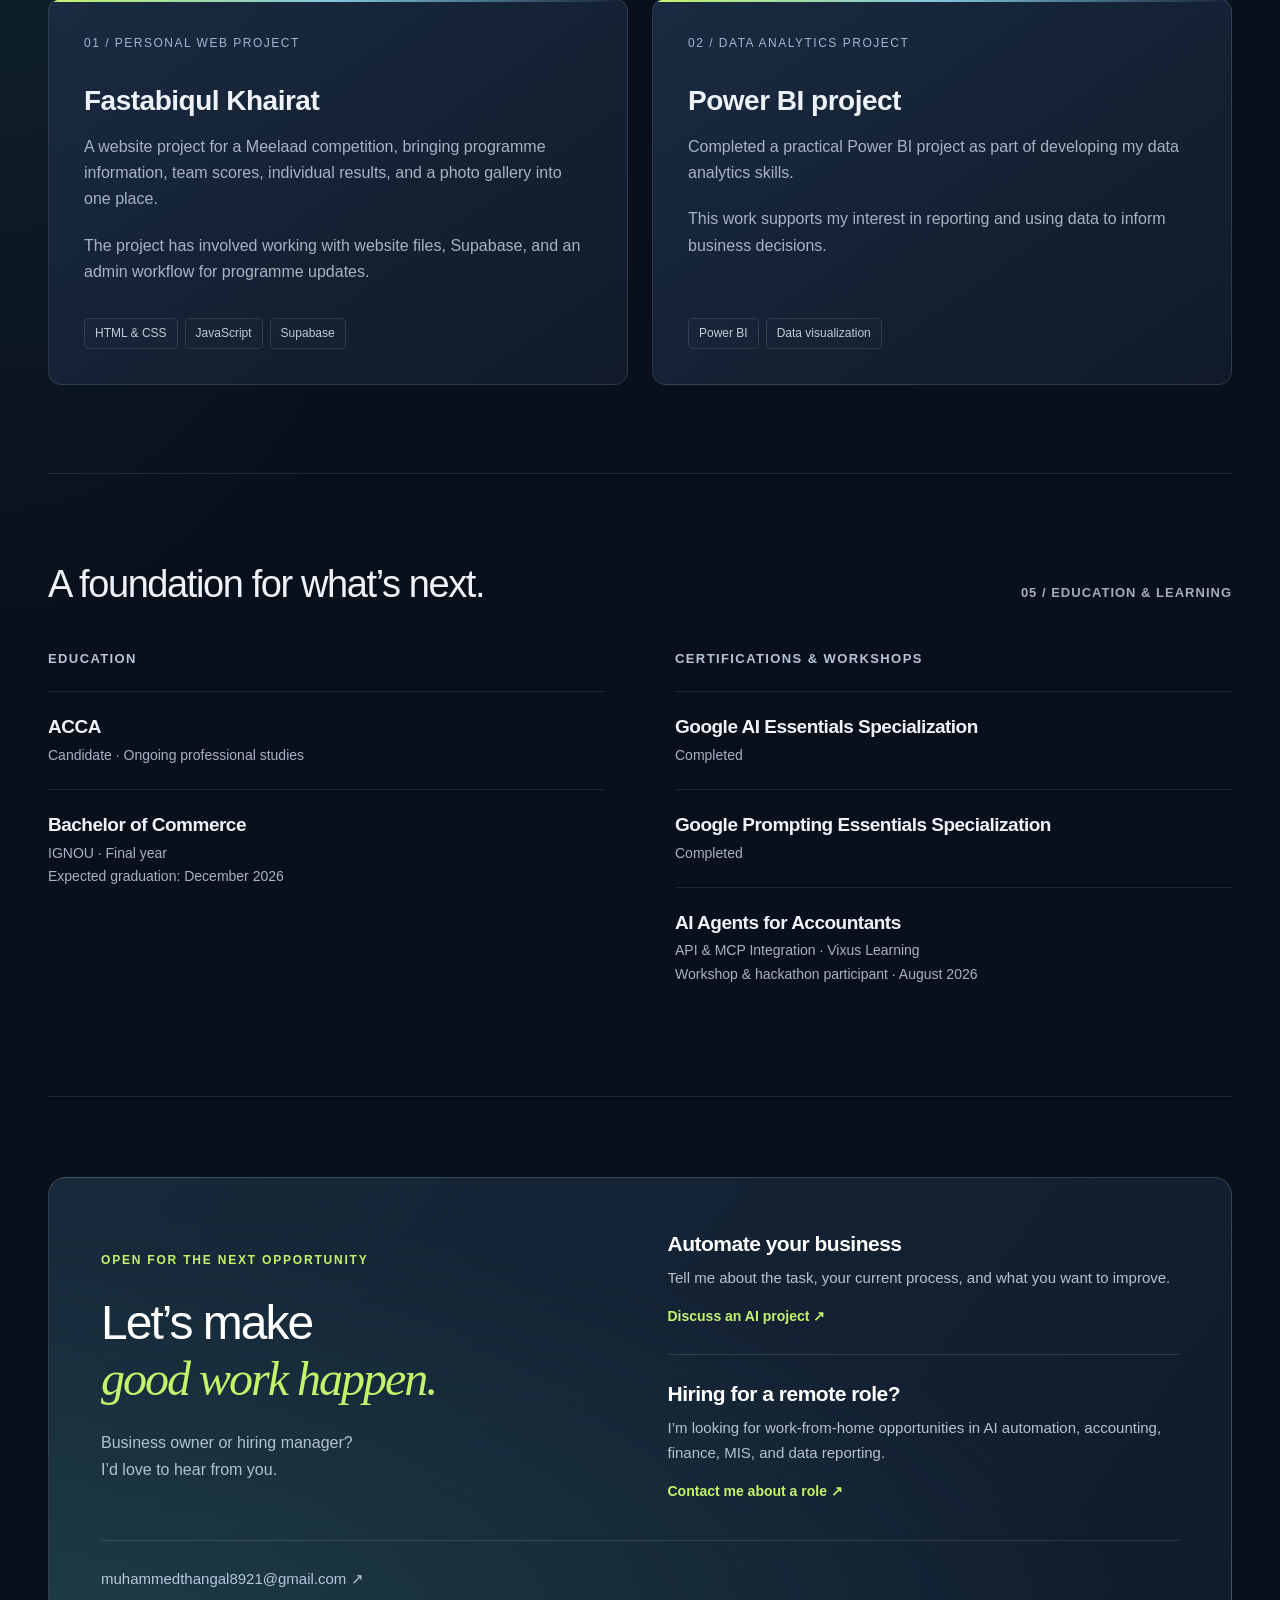
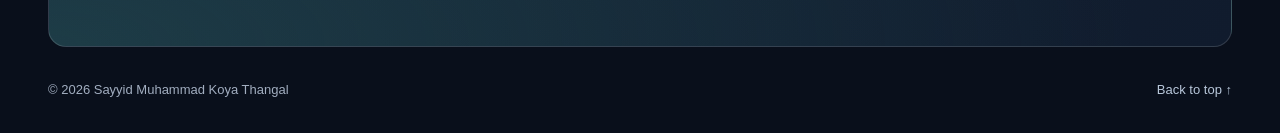
==== commit e4c22caa: "Refactor index.html with updated content and structure This update includes a complete rewrite of th" ====
--- a/index.html
+++ b/index.html
@@ -1,252 +1,445 @@
 <!doctype html>
 <html lang="en">
 <head>
-<meta charset="utf-8">
-<meta name="viewport" content="width=device-width, initial-scale=1">
-<title>Sayyid Muhammad Koya Thangal | AI Automation & Finance</title>
-<meta name="description" content="AI automation for business workflows by Sayyid Muhammad Koya Thangal. ACCA candidate with Excel and Power BI skills, available for remote work opportunities.">
-<link rel="icon" type="image/svg+xml" href="data:image/svg+xml,%3Csvg xmlns='http://www.w3.org/2000/svg' viewBox='0 0 64 64'%3E%3Crect width='64' height='64' rx='14' fill='%23101925'/%3E%3Ctext x='32' y='44' text-anchor='middle' font-family='Arial' font-weight='bold' font-size='36' fill='%23c5f36b'%3ES%3C/text%3E%3C/svg%3E">
-<link rel="stylesheet" href="style.css">
+  <meta charset="utf-8">
+  <meta name="viewport" content="width=device-width, initial-scale=1">
+
+  <title>Sayyid Muhammad Koya Thangal | AI Automation & Finance</title>
+
+  <meta name="description" content="AI automation for business workflows by Sayyid Muhammad Koya Thangal. ACCA candidate with Excel and Power BI skills, available for remote work opportunities.">
+
+  <link rel="icon" type="image/svg+xml" href="data:image/svg+xml,%3Csvg xmlns='http://www.w3.org/2000/svg' viewBox='0 0 64 64'%3E%3Crect width='64' height='64' rx='14' fill='%23101925'/%3E%3Ctext x='32' y='44' text-anchor='middle' font-family='Arial' font-weight='bold' font-size='36' fill='%23c5f36b'%3ES%3C/text%3E%3C/svg%3E">
+
+  <link rel="stylesheet" href="style.css">
 </head>
+
 <body id="top">
-<a class="skip" href="#main">Skip to content</a>
-<header>
-<nav class="wrap" aria-label="Main navigation">
-<a class="brand" href="#top" aria-label="SMKT home">SMKT<span>.</span>
-</a>
-<div class="links">
-<a class="nav-about" href="#about">About</a>
-<a href="#automation">AI services</a>
-<a href="#work">Projects</a>
-<a class="contact-nav" href="#contact">Get in touch ↗</a>
-</div>
-</nav>
-</header>
-<main id="main" class="wrap">
-<div class="hero">
-<div>
-<p class="eyebrow">AI Automation · Finance · Analytics</p>
-<p class="intro-name">Hello, I’m Sayyid Muhammad Koya Thangal.</p>
-<h1>Finance. Data.<br>
-<em>Smarter workflows.</em>
-</h1>
-<p class="lede">I’m an ACCA candidate combining accounting knowledge, Excel, Power BI, and AI automation to support clearer reporting and more efficient business processes.</p>
-<div class="actions">
-<a class="button primary" href="mailto:sayyidmuhammedkoyathangaljathi@gmail.com?subject=AI%20automation%20enquiry">Discuss automation <span aria-hidden="true">↗</span>
-</a>
-<a class="button secondary" href="#contact">Discuss a remote role</a>
-</div>
-<div class="availability">
-<span class="status-dot" aria-hidden="true">
-</span>Available for AI projects & remote roles</div>
-</div>
-<aside class="profile" aria-label="Profile summary">
-<div class="profile-top">
-<span>PERSONAL PORTFOLIO</span>
-<span>2026</span>
-</div>
-<img class="profile-photo" src="assets/sayyid-muhammad-koya-thangal.png" alt="Sayyid Muhammad Koya Thangal in a navy suit" width="1122" height="1402" fetchpriority="high" decoding="async">
-<h2>Sayyid Muhammad<br>Koya Thangal</h2>
-<p>ACCA Candidate · BCom Final Year</p>
-<div class="profile-foot">Accounting · Analytics · AI automation</div>
-</aside>
-</div>
-<div class="topics" aria-label="Core tools">
-<span>Advanced Excel</span>
-<span>Power BI</span>
-<span>AI & Prompting</span>
-<span>Business automation</span>
-</div>
-<section id="about">
-<div class="section-head">
-<h2>Business-minded.<br>Technology-driven.</h2>
-<span class="section-num">01 / ABOUT ME</span>
-</div>
-<div class="about-grid">
-<div>
-<p class="about-text">I work on AI automation and am developing a career that connects business processes, finance, and technology.</p>
-<p class="about-sub">Alongside my ACCA and BCom studies, I’m building practical experience with digital projects and AI workflows. My interests include accounting, auditing, management accounting, and helping businesses reduce repetitive work through automation.</p>
-</div>
-<dl class="facts">
-<div>
-<dt>Currently studying</dt>
-<dd>ACCA & Bachelor of Commerce</dd>
-</div>
-<div>
-<dt>University</dt>
-<dd>Indira Gandhi National Open University</dd>
-</div>
-<div>
-<dt>Expected BCom graduation</dt>
-<dd>December 2026</dd>
-</div>
-<div>
-<dt>Open to work</dt>
-<dd>Work-from-home roles & AI automation projects</dd>
-</div>
-</dl>
-</div>
-</section>
-<section id="skills">
-<div class="section-head">
-<h2>What I bring to the table.</h2>
-<span class="section-num">02 / SKILLS</span>
-</div>
-<div class="skills">
-<article>
-<p class="skill-number">01 — FINANCE FOUNDATION</p>
-<h3>Accounting & analysis</h3>
-<p>Building a grounding in financial and management accounting through ACCA and commerce studies.</p>
-<div class="tags">
-<span class="tag">Accounting studies</span>
-<span class="tag">Management accounting</span>
-</div>
-</article>
-<article>
-<p class="skill-number">02 — DIGITAL TOOLKIT</p>
-<h3>Data & reporting</h3>
-<p>Working with spreadsheets and visual reporting, supported by skills in business documentation and presentations.</p>
-<div class="tags">
-<span class="tag">Advanced Excel</span>
-<span class="tag">Power BI</span>
-<span class="tag">Word</span>
-<span class="tag">PowerPoint</span>
-</div>
-</article>
-<article>
-<p class="skill-number">03 — AI & AUTOMATION</p>
-<h3>AI automation</h3>
-<p>Applying AI and structured prompting to business workflows, with a focus on practical automation.</p>
-<div class="tags">
-<span class="tag">AI essentials</span>
-<span class="tag">Prompt design</span>
-<span class="tag">Business workflows</span>
-</div>
-</article>
-</div>
-</section>
-<section id="automation">
-<div class="section-head">
-<div>
-<p class="eyebrow">AI AUTOMATION FOR YOUR BUSINESS</p>
-<h2>Less repetitive work.<br>More room to focus.</h2>
-</div>
-<span class="section-num">03 / SERVICES</span>
-</div>
-<div class="service-intro">
-<p>Have a task your team repeats every day? Tell me how it works. We can explore where AI automation could help and define a practical solution around your business needs.</p>
-<a class="text-link" href="mailto:sayyidmuhammedkoyathangaljathi@gmail.com?subject=Let%E2%80%99s%20discuss%20business%20automation">Tell me about your workflow ↗</a>
-</div>
-<div class="service-grid">
-<article class="service-card">
-<span class="service-code">01 / WORKFLOWS</span>
-<h3>Everyday operations</h3>
-<p>Explore automation for repetitive administration, routine follow-ups, and moving information between tasks.</p>
-</article>
-<article class="service-card">
-<span class="service-code">02 / INFORMATION</span>
-<h3>Documents & data</h3>
-<p>Discuss ways to organize information, summarize documents, and support recurring reporting with AI.</p>
-</article>
-<article class="service-card">
-<span class="service-code">03 / YOUR USE CASE</span>
-<h3>A solution around your work</h3>
-<p>Bring a workflow from your business. We’ll assess the requirements, suitable tools, and scope together.</p>
-</article>
-</div>
-<p class="service-note">Every project starts with understanding your workflow, data, and the review steps your team needs.</p>
-</section>
-<section id="work">
-<div class="section-head">
-<h2>Learning, put into practice.</h2>
-<span class="section-num">04 / SELECTED WORK</span>
-</div>
-<div class="work">
-<article class="project">
-<p class="project-kind">01 / Personal web project</p>
-<h3>Fastabiqul Khairat</h3>
-<p>A website project for a Meelaad competition, bringing programme information, team scores, individual results, and a photo gallery into one place.</p>
-<p>The project has involved working with website files, Supabase, and an admin workflow for programme updates.</p>
-<div class="tags">
-<span class="tag">HTML & CSS</span>
-<span class="tag">JavaScript</span>
-<span class="tag">Supabase</span>
-</div>
-</article>
-<article class="project">
-<p class="project-kind">02 / Data analytics project</p>
-<h3>Power BI project</h3>
-<p>Completed a practical Power BI project as part of developing my data analytics skills.</p>
-<p>This work supports my interest in reporting and using data to inform business decisions.</p>
-<div class="tags">
-<span class="tag">Power BI</span>
-<span class="tag">Data visualization</span>
-</div>
-</article>
-</div>
-</section>
-<section id="education">
-<div class="section-head">
-<h2>A foundation for what’s next.</h2>
-<span class="section-num">05 / EDUCATION & LEARNING</span>
-</div>
-<div class="credentials">
-<div>
-<p class="list-label">Education</p>
-<article class="credential">
-<h3>ACCA</h3>
-<p>Candidate · Ongoing professional studies</p>
-</article>
-<article class="credential">
-<h3>Bachelor of Commerce</h3>
-<p>IGNOU · Final year<br>Expected graduation: December 2026</p>
-</article>
-</div>
-<div>
-<p class="list-label">Certifications & workshops</p>
-<article class="credential">
-<h3>Google AI Essentials Specialization</h3>
-<p>Completed</p>
-</article>
-<article class="credential">
-<h3>Google Prompting Essentials Specialization</h3>
-<p>Completed</p>
-</article>
-<article class="credential">
-<h3>AI Agents for Accountants</h3>
-<p>API & MCP Integration · Vixus Learning<br>Workshop & hackathon participant · August 2026</p>
-</article>
-</div>
-</div>
-</section>
-<section class="contact" id="contact">
-<div>
-<p class="eyebrow">OPEN FOR THE NEXT OPPORTUNITY</p>
-<h2>Let’s make<br>
-<em>good work happen.</em>
-</h2>
-<p class="contact-lede">Business owner or hiring manager?<br>I’d love to hear from you.</p>
-</div>
-<div class="contact-options">
-<article>
-<h3>Automate your business</h3>
-<p>Tell me about the task, your current process, and what you want to improve.</p>
-<a class="text-link" href="mailto:sayyidmuhammedkoyathangaljathi@gmail.com?subject=AI%20automation%20project">Discuss an AI project ↗</a>
-</article>
-<article>
-<h3>Hiring for a remote role?</h3>
-<p>I’m looking for work-from-home opportunities in AI automation, accounting, finance, MIS, and data reporting.</p>
-<a class="text-link" href="mailto:sayyidmuhammedkoyathangaljathi@gmail.com?subject=Remote%20job%20opportunity">Contact me about a role ↗</a>
-</article>
-</div>
-<a class="email" href="mailto:sayyidmuhammedkoyathangaljathi@gmail.com">sayyidmuhammedkoyathangaljathi@gmail.com ↗</a>
-</section>
-<footer>
-<span>© 2026 Sayyid Muhammad Koya Thangal</span>
-<a href="#top">Back to top ↑</a>
-</footer>
-</main>
-<script src="script.js" defer>
-</script>
+  <a class="skip" href="#main">Skip to content</a>
+
+  <header>
+    <nav class="wrap" aria-label="Main navigation">
+      <a class="brand" href="#top" aria-label="SMKT home">
+        SMKT<span>.</span>
+      </a>
+
+      <div class="links">
+        <a class="nav-about" href="#about">About</a>
+        <a href="#automation">AI services</a>
+        <a href="#work">Projects</a>
+        <a class="contact-nav" href="#contact">Get in touch ↗</a>
+      </div>
+    </nav>
+  </header>
+
+  <main id="main" class="wrap">
+    <div class="hero">
+      <div>
+        <p class="eyebrow">AI Automation · Finance · Analytics</p>
+
+        <p class="intro-name">
+          Hello, I’m Sayyid Muhammad Koya Thangal.
+        </p>
+
+        <h1>
+          Finance. Data.<br>
+          <em>Smarter workflows.</em>
+        </h1>
+
+        <p class="lede">
+          I’m an ACCA candidate combining accounting knowledge, Excel,
+          Power BI, and AI automation to support clearer reporting and
+          more efficient business processes.
+        </p>
+
+        <div class="actions">
+          <a
+            class="button primary"
+            href="mailto:muhammedthangal8921@gmail.com?subject=AI%20automation%20enquiry"
+          >
+            Discuss automation
+            <span aria-hidden="true">↗</span>
+          </a>
+
+          <a class="button secondary" href="#contact">
+            Discuss a remote role
+          </a>
+        </div>
+
+        <div class="availability">
+          <span class="status-dot" aria-hidden="true"></span>
+          Available for AI projects &amp; remote roles
+        </div>
+      </div>
+
+      <aside class="profile" aria-label="Profile summary">
+        <div class="profile-top">
+          <span>PERSONAL PORTFOLIO</span>
+          <span>2026</span>
+        </div>
+
+        <img
+          class="profile-photo"
+          src="sayyid-muhammad-koya-thangal.png.png"
+          alt="Sayyid Muhammad Koya Thangal in a navy suit"
+          width="1122"
+          height="1402"
+          fetchpriority="high"
+          decoding="async"
+        >
+
+        <h2>Sayyid Muhammad<br>Koya Thangal</h2>
+
+        <p>ACCA Candidate · BCom Final Year</p>
+
+        <div class="profile-foot">
+          Accounting · Analytics · AI automation
+        </div>
+      </aside>
+    </div>
+
+    <div class="topics" aria-label="Core tools">
+      <span>Advanced Excel</span>
+      <span>Power BI</span>
+      <span>AI &amp; Prompting</span>
+      <span>Business automation</span>
+    </div>
+
+    <section id="about">
+      <div class="section-head">
+        <h2>Business-minded.<br>Technology-driven.</h2>
+        <span class="section-num">01 / ABOUT ME</span>
+      </div>
+
+      <div class="about-grid">
+        <div>
+          <p class="about-text">
+            I work on AI automation and am developing a career that
+            connects business processes, finance, and technology.
+          </p>
+
+          <p class="about-sub">
+            Alongside my ACCA and BCom studies, I’m building practical
+            experience with digital projects and AI workflows. My
+            interests include accounting, auditing, management
+            accounting, and helping businesses reduce repetitive work
+            through automation.
+          </p>
+        </div>
+
+        <dl class="facts">
+          <div>
+            <dt>Currently studying</dt>
+            <dd>ACCA &amp; Bachelor of Commerce</dd>
+          </div>
+
+          <div>
+            <dt>University</dt>
+            <dd>Indira Gandhi National Open University</dd>
+          </div>
+
+          <div>
+            <dt>Expected BCom graduation</dt>
+            <dd>December 2026</dd>
+          </div>
+
+          <div>
+            <dt>Open to work</dt>
+            <dd>Work-from-home roles &amp; AI automation projects</dd>
+          </div>
+        </dl>
+      </div>
+    </section>
+
+    <section id="skills">
+      <div class="section-head">
+        <h2>What I bring to the table.</h2>
+        <span class="section-num">02 / SKILLS</span>
+      </div>
+
+      <div class="skills">
+        <article>
+          <p class="skill-number">01 — FINANCE FOUNDATION</p>
+
+          <h3>Accounting &amp; analysis</h3>
+
+          <p>
+            Building a grounding in financial and management accounting
+            through ACCA and commerce studies.
+          </p>
+
+          <div class="tags">
+            <span class="tag">Accounting studies</span>
+            <span class="tag">Management accounting</span>
+          </div>
+        </article>
+
+        <article>
+          <p class="skill-number">02 — DIGITAL TOOLKIT</p>
+
+          <h3>Data &amp; reporting</h3>
+
+          <p>
+            Working with spreadsheets and visual reporting, supported
+            by skills in business documentation and presentations.
+          </p>
+
+          <div class="tags">
+            <span class="tag">Advanced Excel</span>
+            <span class="tag">Power BI</span>
+            <span class="tag">Word</span>
+            <span class="tag">PowerPoint</span>
+          </div>
+        </article>
+
+        <article>
+          <p class="skill-number">03 — AI &amp; AUTOMATION</p>
+
+          <h3>AI automation</h3>
+
+          <p>
+            Applying AI and structured prompting to business workflows,
+            with a focus on practical automation.
+          </p>
+
+          <div class="tags">
+            <span class="tag">AI essentials</span>
+            <span class="tag">Prompt design</span>
+            <span class="tag">Business workflows</span>
+          </div>
+        </article>
+      </div>
+    </section>
+
+    <section id="automation">
+      <div class="section-head">
+        <div>
+          <p class="eyebrow">AI AUTOMATION FOR YOUR BUSINESS</p>
+          <h2>Less repetitive work.<br>More room to focus.</h2>
+        </div>
+
+        <span class="section-num">03 / SERVICES</span>
+      </div>
+
+      <div class="service-intro">
+        <p>
+          Have a task your team repeats every day? Tell me how it works.
+          We can explore where AI automation could help and define a
+          practical solution around your business needs.
+        </p>
+
+        <a
+          class="text-link"
+          href="mailto:muhammedthangal8921@gmail.com?subject=Let%E2%80%99s%20discuss%20business%20automation"
+        >
+          Tell me about your workflow ↗
+        </a>
+      </div>
+
+      <div class="service-grid">
+        <article class="service-card">
+          <span class="service-code">01 / WORKFLOWS</span>
+
+          <h3>Everyday operations</h3>
+
+          <p>
+            Explore automation for repetitive administration, routine
+            follow-ups, and moving information between tasks.
+          </p>
+        </article>
+
+        <article class="service-card">
+          <span class="service-code">02 / INFORMATION</span>
+
+          <h3>Documents &amp; data</h3>
+
+          <p>
+            Discuss ways to organize information, summarize documents,
+            and support recurring reporting with AI.
+          </p>
+        </article>
+
+        <article class="service-card">
+          <span class="service-code">03 / YOUR USE CASE</span>
+
+          <h3>A solution around your work</h3>
+
+          <p>
+            Bring a workflow from your business. We’ll assess the
+            requirements, suitable tools, and scope together.
+          </p>
+        </article>
+      </div>
+
+      <p class="service-note">
+        Every project starts with understanding your workflow, data,
+        and the review steps your team needs.
+      </p>
+    </section>
+
+    <section id="work">
+      <div class="section-head">
+        <h2>Learning, put into practice.</h2>
+        <span class="section-num">04 / SELECTED WORK</span>
+      </div>
+
+      <div class="work">
+        <article class="project">
+          <p class="project-kind">01 / Personal web project</p>
+
+          <h3>Fastabiqul Khairat</h3>
+
+          <p>
+            A website project for a Meelaad competition, bringing
+            programme information, team scores, individual results,
+            and a photo gallery into one place.
+          </p>
+
+          <p>
+            The project has involved working with website files,
+            Supabase, and an admin workflow for programme updates.
+          </p>
+
+          <div class="tags">
+            <span class="tag">HTML &amp; CSS</span>
+            <span class="tag">JavaScript</span>
+            <span class="tag">Supabase</span>
+          </div>
+        </article>
+
+        <article class="project">
+          <p class="project-kind">02 / Data analytics project</p>
+
+          <h3>Power BI project</h3>
+
+          <p>
+            Completed a practical Power BI project as part of
+            developing my data analytics skills.
+          </p>
+
+          <p>
+            This work supports my interest in reporting and using
+            data to inform business decisions.
+          </p>
+
+          <div class="tags">
+            <span class="tag">Power BI</span>
+            <span class="tag">Data visualization</span>
+          </div>
+        </article>
+      </div>
+    </section>
+
+    <section id="education">
+      <div class="section-head">
+        <h2>A foundation for what’s next.</h2>
+        <span class="section-num">05 / EDUCATION &amp; LEARNING</span>
+      </div>
+
+      <div class="credentials">
+        <div>
+          <p class="list-label">Education</p>
+
+          <article class="credential">
+            <h3>ACCA</h3>
+            <p>Candidate · Ongoing professional studies</p>
+          </article>
+
+          <article class="credential">
+            <h3>Bachelor of Commerce</h3>
+            <p>
+              IGNOU · Final year<br>
+              Expected graduation: December 2026
+            </p>
+          </article>
+        </div>
+
+        <div>
+          <p class="list-label">Certifications &amp; workshops</p>
+
+          <article class="credential">
+            <h3>Google AI Essentials Specialization</h3>
+            <p>Completed</p>
+          </article>
+
+          <article class="credential">
+            <h3>Google Prompting Essentials Specialization</h3>
+            <p>Completed</p>
+          </article>
+
+          <article class="credential">
+            <h3>AI Agents for Accountants</h3>
+            <p>
+              API &amp; MCP Integration · Vixus Learning<br>
+              Workshop &amp; hackathon participant · August 2026
+            </p>
+          </article>
+        </div>
+      </div>
+    </section>
+
+    <section class="contact" id="contact">
+      <div>
+        <p class="eyebrow">OPEN FOR THE NEXT OPPORTUNITY</p>
+
+        <h2>
+          Let’s make<br>
+          <em>good work happen.</em>
+        </h2>
+
+        <p class="contact-lede">
+          Business owner or hiring manager?<br>
+          I’d love to hear from you.
+        </p>
+      </div>
+
+      <div class="contact-options">
+        <article>
+          <h3>Automate your business</h3>
+
+          <p>
+            Tell me about the task, your current process, and what
+            you want to improve.
+          </p>
+
+          <a
+            class="text-link"
+            href="mailto:muhammedthangal8921@gmail.com?subject=AI%20automation%20project"
+          >
+            Discuss an AI project ↗
+          </a>
+        </article>
+
+        <article>
+          <h3>Hiring for a remote role?</h3>
+
+          <p>
+            I’m looking for work-from-home opportunities in AI
+            automation, accounting, finance, MIS, and data reporting.
+          </p>
+
+          <a
+            class="text-link"
+            href="mailto:muhammedthangal8921@gmail.com?subject=Remote%20job%20opportunity"
+          >
+            Contact me about a role ↗
+          </a>
+        </article>
+      </div>
+
+      <a
+        class="email"
+        href="mailto:muhammedthangal8921@gmail.com"
+      >
+        muhammedthangal8921@gmail.com ↗
+      </a>
+    </section>
+
+    <footer>
+      <span>© 2026 Sayyid Muhammad Koya Thangal</span>
+      <a href="#top">Back to top ↑</a>
+    </footer>
+  </main>
+
+  <script src="script.js" defer></script>
 </body>
 </html>
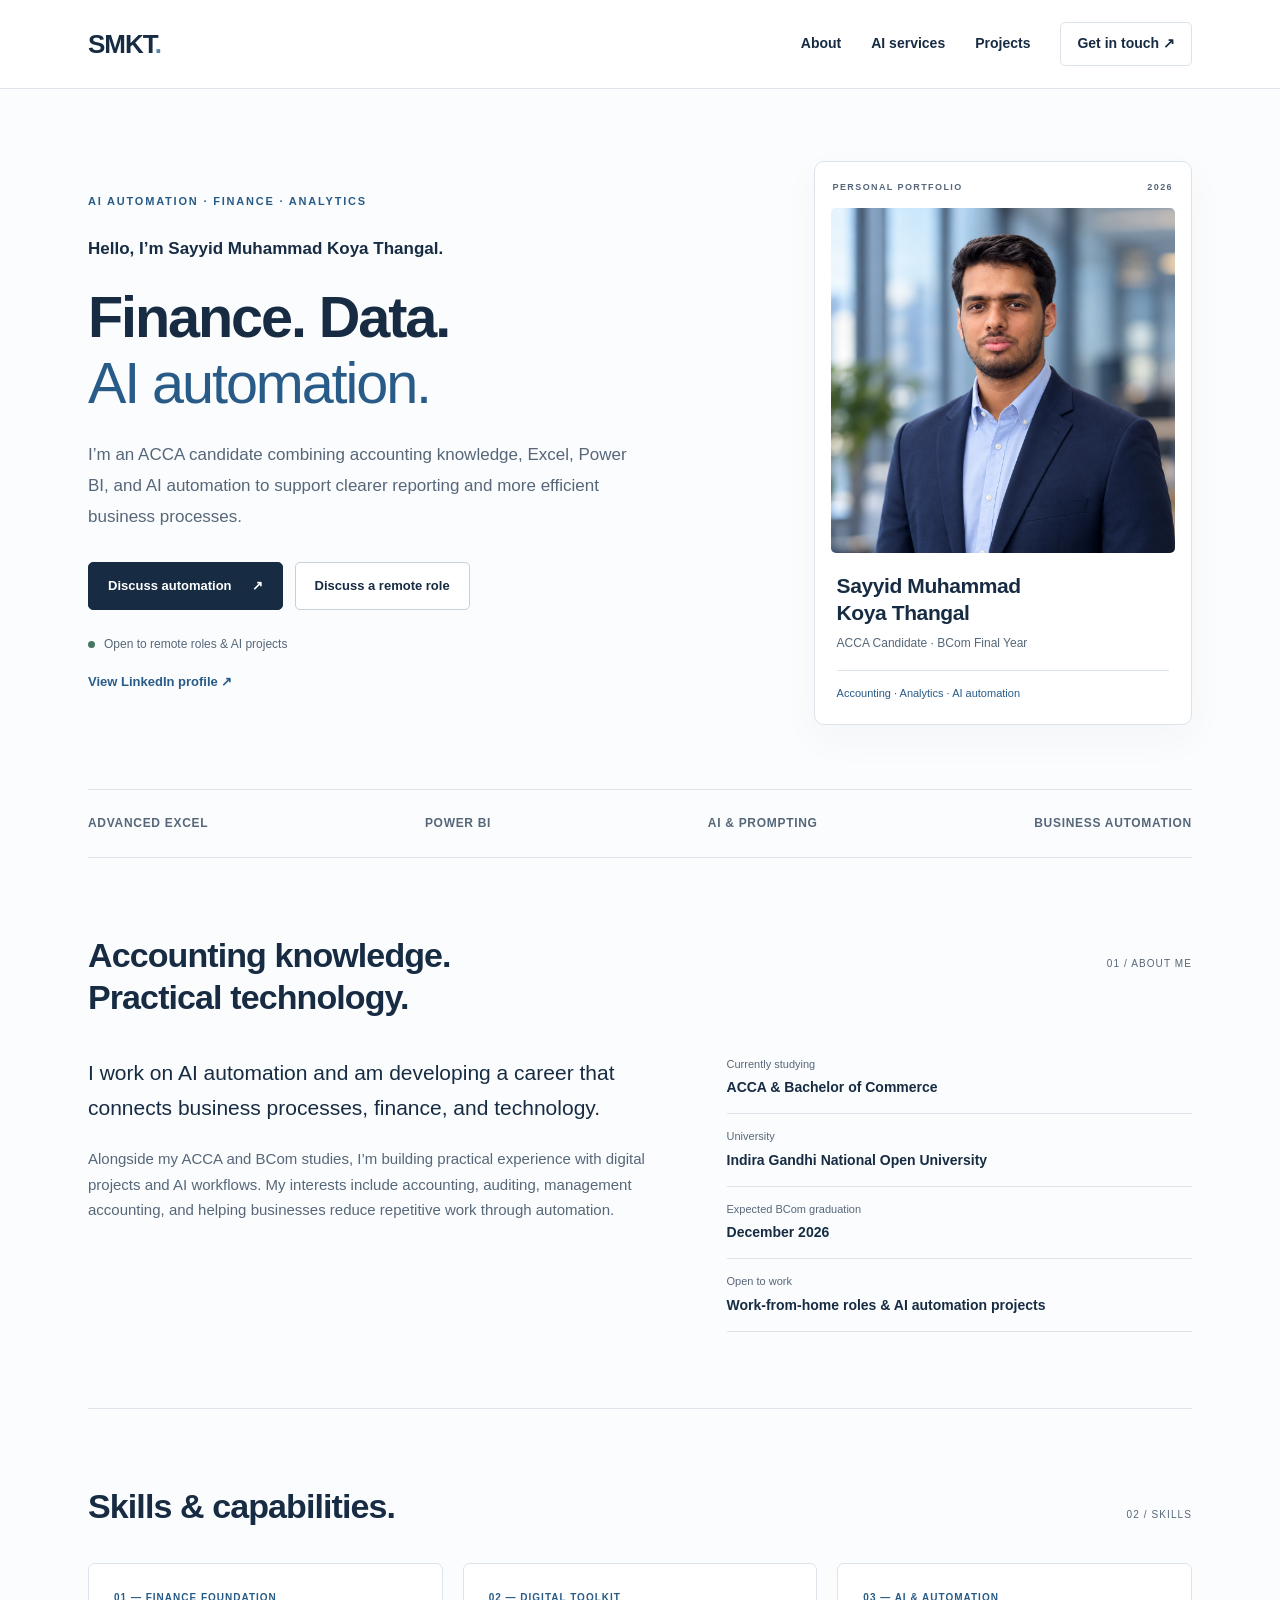
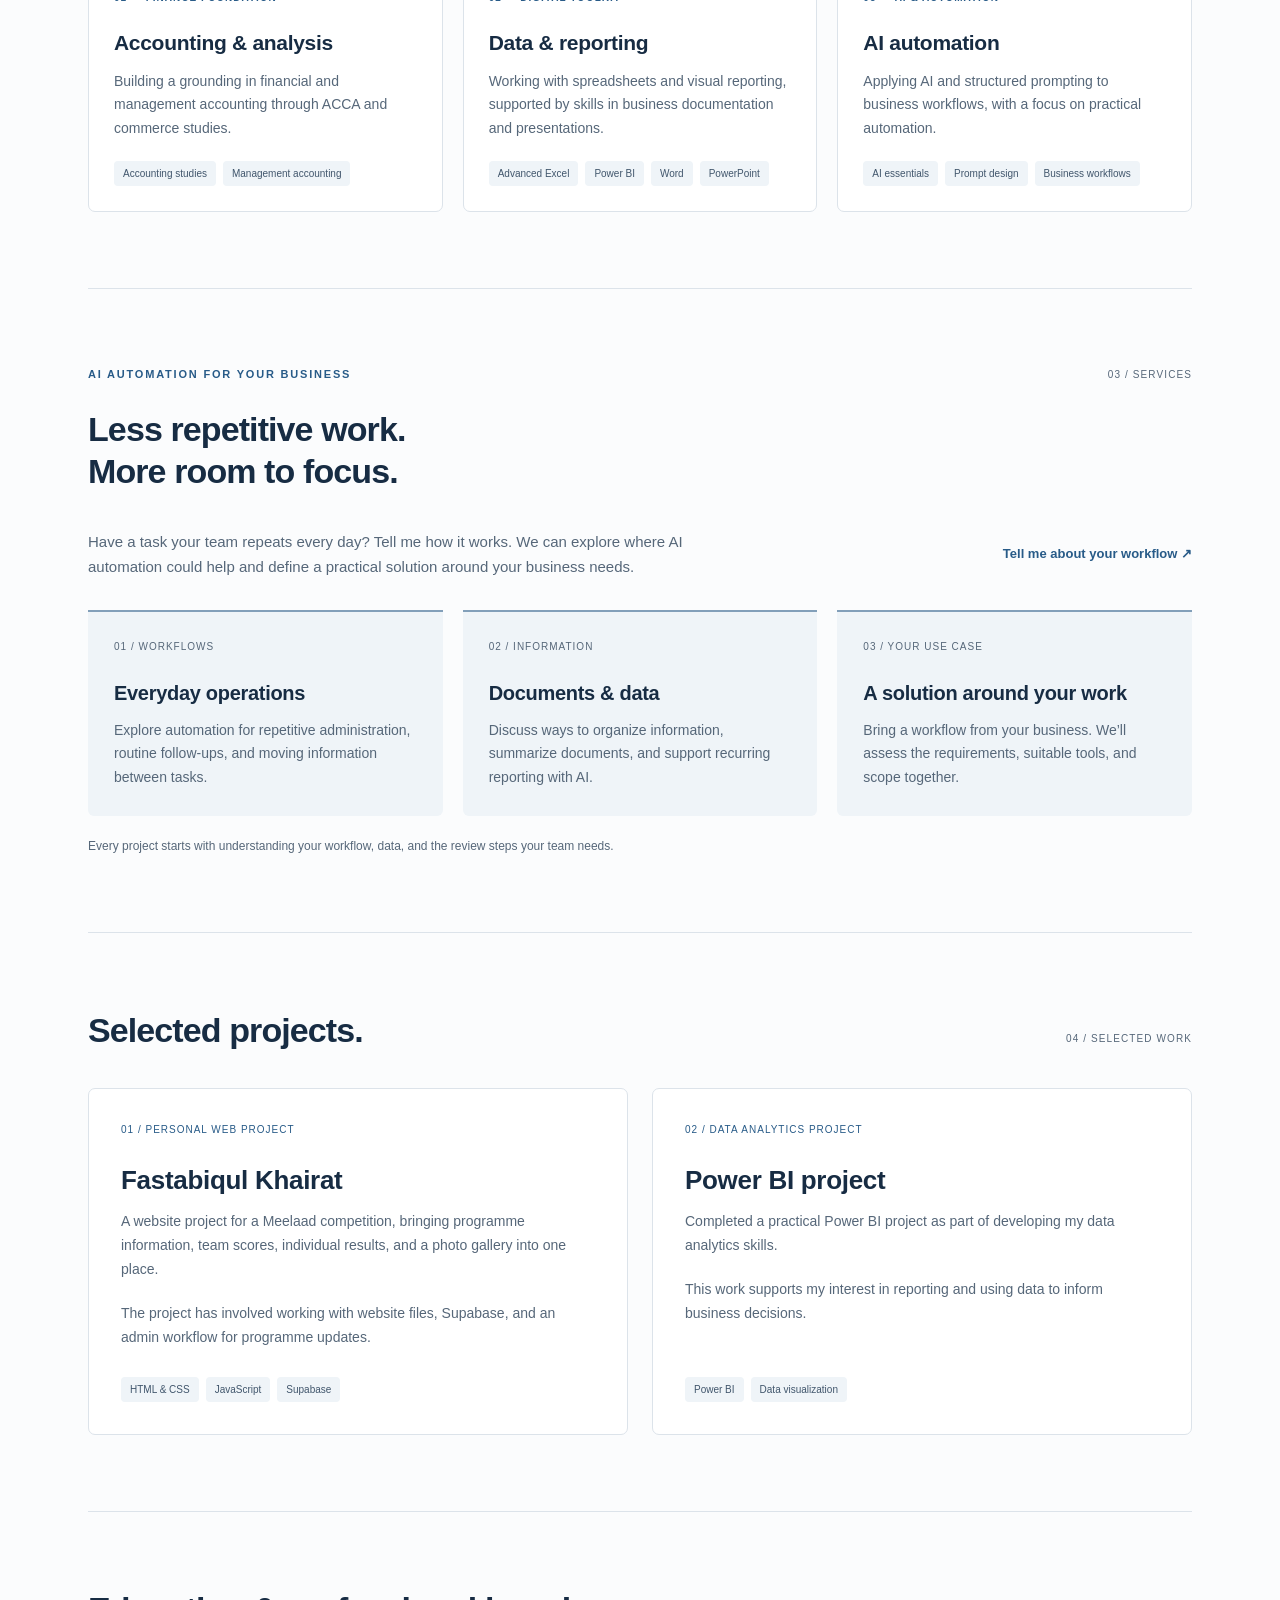
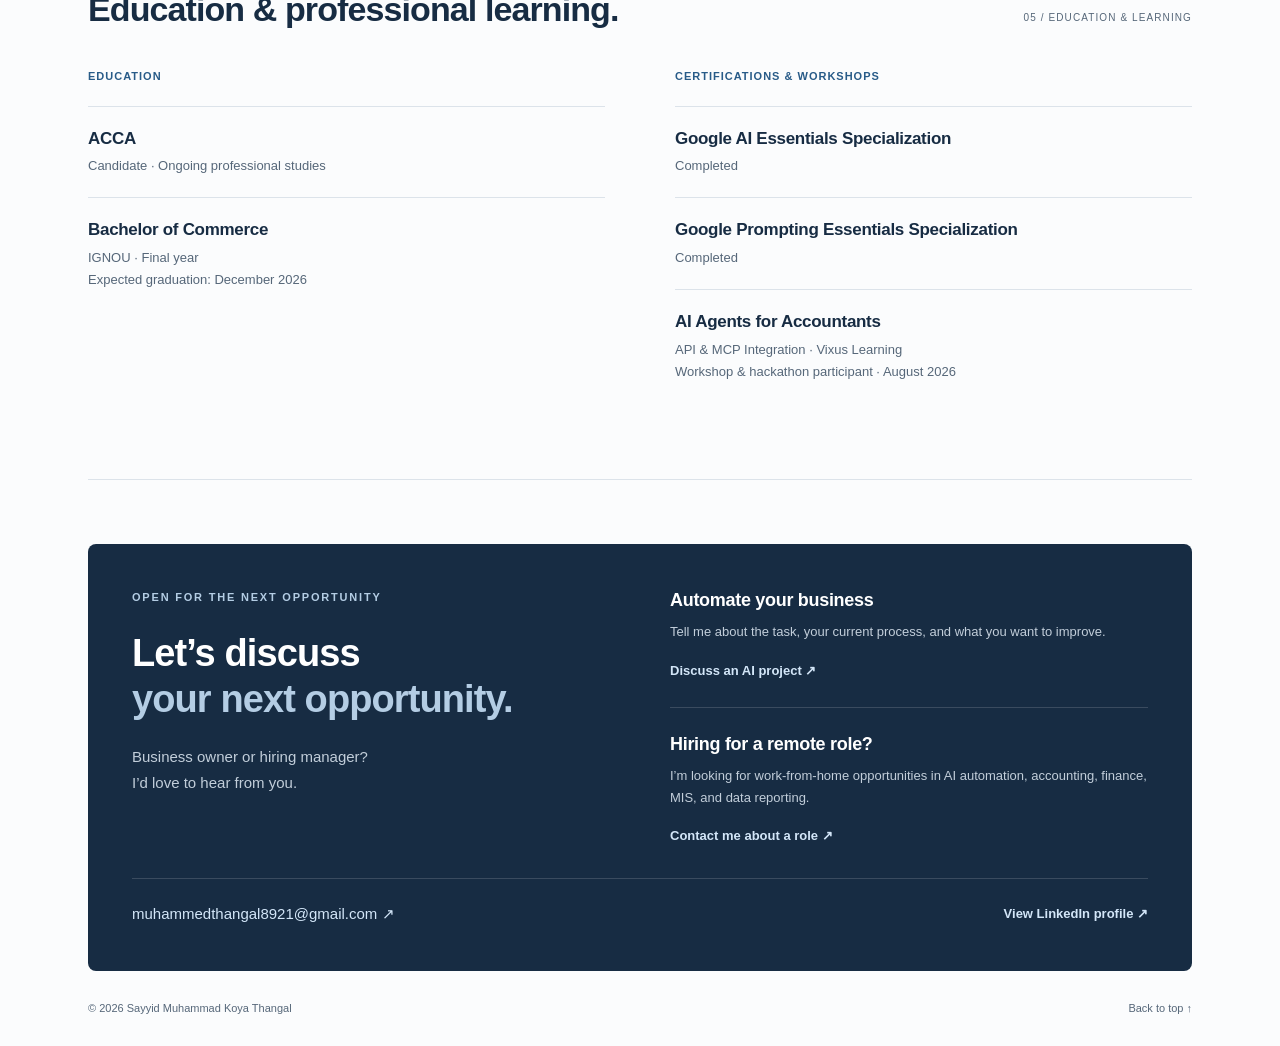
==== commit 8f2a846f: "Revise HTML structure and content for clarity Updated the title and description meta tags, modified " ====
--- a/index.html
+++ b/index.html
@@ -4,13 +4,886 @@
   <meta charset="utf-8">
   <meta name="viewport" content="width=device-width, initial-scale=1">
 
-  <title>Sayyid Muhammad Koya Thangal | AI Automation & Finance</title>
-
-  <meta name="description" content="AI automation for business workflows by Sayyid Muhammad Koya Thangal. ACCA candidate with Excel and Power BI skills, available for remote work opportunities.">
-
-  <link rel="icon" type="image/svg+xml" href="data:image/svg+xml,%3Csvg xmlns='http://www.w3.org/2000/svg' viewBox='0 0 64 64'%3E%3Crect width='64' height='64' rx='14' fill='%23101925'/%3E%3Ctext x='32' y='44' text-anchor='middle' font-family='Arial' font-weight='bold' font-size='36' fill='%23c5f36b'%3ES%3C/text%3E%3C/svg%3E">
-
-  <link rel="stylesheet" href="style.css">
+  <title>Sayyid Muhammad Koya Thangal | Finance, Analytics & AI Automation</title>
+
+  <meta
+    name="description"
+    content="Personal portfolio of Sayyid Muhammad Koya Thangal. ACCA candidate with skills in accounting, Excel, Power BI and AI automation. Open to remote roles and business automation projects."
+  >
+
+  <link
+    rel="icon"
+    type="image/svg+xml"
+    href="data:image/svg+xml,%3Csvg xmlns='http://www.w3.org/2000/svg' viewBox='0 0 64 64'%3E%3Crect width='64' height='64' rx='14' fill='%23172c43'/%3E%3Ctext x='32' y='44' text-anchor='middle' font-family='Arial' font-weight='bold' font-size='36' fill='%23b4cde4'%3ES%3C/text%3E%3C/svg%3E"
+  >
+
+  <style>
+    :root {
+      --ink: #172c43;
+      --muted: #566779;
+      --line: #dce3ea;
+      --accent: #285b88;
+      --paper: #fbfcfd;
+      --soft: #eff4f8;
+    }
+
+    * {
+      box-sizing: border-box;
+    }
+
+    html {
+      scroll-behavior: smooth;
+      scroll-padding-top: 28px;
+    }
+
+    body {
+      margin: 0;
+      background: var(--paper);
+      color: var(--ink);
+      font-family: "Segoe UI", Arial, sans-serif;
+      font-size: 16px;
+      line-height: 1.7;
+      -webkit-font-smoothing: antialiased;
+    }
+
+    a {
+      color: inherit;
+      text-decoration: none;
+    }
+
+    a:focus-visible {
+      outline: 3px solid #3878b5;
+      outline-offset: 5px;
+      border-radius: 3px;
+    }
+
+    ::selection {
+      background: #d3e5f6;
+    }
+
+    p {
+      margin: 0 0 20px;
+    }
+
+    .wrap {
+      width: min(100%, 1200px);
+      padding: 0 48px;
+      margin: auto;
+    }
+
+    .skip {
+      position: absolute;
+      top: -90px;
+      left: 20px;
+      padding: 12px 20px;
+      background: white;
+      z-index: 5;
+    }
+
+    .skip:focus {
+      top: 10px;
+    }
+
+    header {
+      background: #fff;
+      border-bottom: 1px solid var(--line);
+    }
+
+    nav {
+      height: 88px;
+      display: flex;
+      align-items: center;
+      justify-content: space-between;
+      gap: 24px;
+    }
+
+    .brand {
+      font-size: 26px;
+      font-weight: 750;
+      letter-spacing: -1px;
+    }
+
+    .brand span {
+      color: #5584ac;
+    }
+
+    .links {
+      display: flex;
+      align-items: center;
+      gap: 30px;
+      font-size: 14px;
+      font-weight: 600;
+    }
+
+    .links a:hover {
+      color: var(--accent);
+    }
+
+    .contact-nav {
+      padding: 9px 16px;
+      border: 1px solid var(--line);
+      border-radius: 5px;
+    }
+
+    .hero {
+      display: grid;
+      grid-template-columns: minmax(0, 1.45fr) minmax(0, .85fr);
+      gap: 80px;
+      align-items: center;
+      padding: 72px 0 64px;
+    }
+
+    .eyebrow {
+      color: var(--accent);
+      font-size: 11px;
+      letter-spacing: 1.8px;
+      font-weight: 700;
+      text-transform: uppercase;
+      margin-bottom: 24px;
+    }
+
+    .intro-name {
+      font-size: 17px;
+      font-weight: 600;
+      margin-bottom: 20px;
+    }
+
+    h1 {
+      font-size: clamp(40px, 4.5vw, 60px);
+      line-height: 1.15;
+      letter-spacing: -2.1px;
+      font-weight: 650;
+      margin: 0 0 24px;
+    }
+
+    h1 em {
+      font-style: normal;
+      color: var(--accent);
+      font-weight: 450;
+    }
+
+    .lede {
+      max-width: 550px;
+      color: var(--muted);
+      font-size: 17px;
+      line-height: 1.8;
+    }
+
+    .actions {
+      display: flex;
+      gap: 12px;
+      flex-wrap: wrap;
+      margin-top: 30px;
+    }
+
+    .button {
+      display: inline-flex;
+      align-items: center;
+      justify-content: center;
+      gap: 20px;
+      padding: 12px 19px;
+      min-height: 48px;
+      border: 1px solid var(--ink);
+      border-radius: 5px;
+      font-size: 13px;
+      font-weight: 650;
+      transition: background .2s, transform .2s;
+    }
+
+    .button:hover {
+      transform: translateY(-2px);
+    }
+
+    .primary {
+      background: var(--ink);
+      color: #fff;
+    }
+
+    .primary:hover {
+      background: #294967;
+    }
+
+    .secondary {
+      border-color: #c6d1dc;
+      background: #fff;
+    }
+
+    .secondary:hover {
+      background: var(--soft);
+    }
+
+    .availability {
+      display: flex;
+      align-items: center;
+      gap: 9px;
+      margin-top: 24px;
+      color: var(--muted);
+      font-size: 12px;
+    }
+
+    .status-dot {
+      background: #477662;
+      width: 7px;
+      height: 7px;
+      border-radius: 50%;
+      flex-shrink: 0;
+    }
+
+    .profile {
+      min-width: 0;
+      background: #fff;
+      border: 1px solid var(--line);
+      padding: 16px 16px 22px;
+      border-radius: 10px;
+      box-shadow: 0 14px 40px #172c4309;
+    }
+
+    .profile-top {
+      display: flex;
+      justify-content: space-between;
+      gap: 12px;
+      font-size: 9px;
+      font-weight: 600;
+      letter-spacing: 1.4px;
+      color: var(--muted);
+      padding: 2px 2px 13px;
+    }
+
+    .profile-photo {
+      width: 100%;
+      height: auto;
+      aspect-ratio: 1 / 1;
+      object-fit: cover;
+      object-position: center 23%;
+      display: block;
+      border-radius: 5px;
+      background: var(--soft);
+    }
+
+    .profile h2 {
+      font-size: 21px;
+      line-height: 1.3;
+      margin: 19px 6px 7px;
+      letter-spacing: -.4px;
+      font-weight: 650;
+    }
+
+    .profile p {
+      font-size: 12px;
+      margin: 0 6px;
+      color: var(--muted);
+    }
+
+    .profile-foot {
+      font-size: 11px;
+      margin: 16px 6px 0;
+      border-top: 1px solid var(--line);
+      padding-top: 13px;
+      color: var(--accent);
+    }
+
+    .topics {
+      display: flex;
+      justify-content: space-between;
+      gap: 24px;
+      padding: 23px 0;
+      border-block: 1px solid var(--line);
+      color: var(--muted);
+      font-weight: 600;
+      font-size: 12px;
+      letter-spacing: .7px;
+      text-transform: uppercase;
+    }
+
+    section {
+      padding: 76px 0;
+      border-bottom: 1px solid var(--line);
+    }
+
+    .section-head {
+      display: flex;
+      justify-content: space-between;
+      align-items: baseline;
+      gap: 24px;
+      margin-bottom: 36px;
+    }
+
+    h2 {
+      font-size: 34px;
+      font-weight: 600;
+      line-height: 1.25;
+      letter-spacing: -.9px;
+      margin: 0;
+    }
+
+    h3 {
+      font-size: 21px;
+      font-weight: 600;
+      line-height: 1.4;
+      letter-spacing: -.3px;
+      margin: 0 0 12px;
+    }
+
+    .section-num {
+      font-size: 10px;
+      letter-spacing: 1.1px;
+      color: var(--muted);
+      white-space: nowrap;
+    }
+
+    .about-grid {
+      display: grid;
+      grid-template-columns: 1.2fr 1fr;
+      gap: 80px;
+    }
+
+    .about-text {
+      font-size: 21px;
+      line-height: 1.7;
+    }
+
+    .about-sub {
+      color: var(--muted);
+      font-size: 15px;
+      margin-bottom: 0;
+    }
+
+    .facts {
+      margin: 0;
+    }
+
+    .facts div {
+      padding: 13px 0;
+      border-bottom: 1px solid var(--line);
+    }
+
+    .facts div:first-child {
+      padding-top: 0;
+    }
+
+    dt {
+      font-size: 11px;
+      color: var(--muted);
+      margin-bottom: 3px;
+    }
+
+    dd {
+      font-size: 14px;
+      font-weight: 550;
+      margin: 0;
+    }
+
+    .skills,
+    .service-grid {
+      display: grid;
+      grid-template-columns: repeat(3, minmax(0, 1fr));
+      gap: 20px;
+    }
+
+    .skills article {
+      padding: 25px;
+      border: 1px solid var(--line);
+      border-radius: 7px;
+      background: #fff;
+    }
+
+    .skills p,
+    .project p {
+      color: var(--muted);
+      font-size: 14px;
+    }
+
+    .skills .skill-number {
+      font-size: 10px;
+      letter-spacing: 1px;
+      color: var(--accent);
+      margin-bottom: 22px;
+      font-weight: 650;
+    }
+
+    .tags {
+      display: flex;
+      flex-wrap: wrap;
+      gap: 7px;
+    }
+
+    .tag {
+      font-size: 10px;
+      padding: 4px 9px;
+      background: var(--soft);
+      color: #41566c;
+      border-radius: 4px;
+    }
+
+    .service-intro {
+      display: flex;
+      align-items: center;
+      justify-content: space-between;
+      gap: 40px;
+      margin-bottom: 30px;
+    }
+
+    .service-intro p {
+      max-width: 650px;
+      margin: 0;
+      color: var(--muted);
+      font-size: 15px;
+    }
+
+    .text-link {
+      font-size: 13px;
+      font-weight: 650;
+      color: var(--accent);
+      text-underline-offset: 5px;
+    }
+
+    .text-link:hover {
+      text-decoration: underline;
+    }
+
+    .service-intro .text-link {
+      flex-shrink: 0;
+    }
+
+    .service-card {
+      background: var(--soft);
+      border-top: 2px solid #829fb9;
+      padding: 26px;
+      border-radius: 0 0 6px 6px;
+    }
+
+    .service-code {
+      font-size: 10px;
+      letter-spacing: 1px;
+      color: var(--muted);
+      display: block;
+      margin-bottom: 24px;
+    }
+
+    .service-card h3 {
+      font-size: 20px;
+    }
+
+    .service-card p {
+      font-size: 14px;
+      color: var(--muted);
+      margin: 0;
+    }
+
+    .service-note {
+      color: var(--muted);
+      font-size: 12px;
+      margin: 20px 0 0;
+    }
+
+    .work {
+      display: grid;
+      grid-template-columns: repeat(2, minmax(0, 1fr));
+      gap: 24px;
+    }
+
+    .project {
+      padding: 32px;
+      background: #fff;
+      border: 1px solid var(--line);
+      border-radius: 7px;
+      display: flex;
+      flex-direction: column;
+    }
+
+    .project .project-kind {
+      font-size: 10px;
+      letter-spacing: 1px;
+      text-transform: uppercase;
+      color: var(--accent);
+      margin-bottom: 24px;
+    }
+
+    .project h3 {
+      font-size: 26px;
+    }
+
+    .project .tags {
+      margin-top: auto;
+      padding-top: 8px;
+    }
+
+    .credentials {
+      display: grid;
+      grid-template-columns: 1fr 1fr;
+      gap: 70px;
+    }
+
+    .list-label {
+      font-size: 11px;
+      font-weight: 650;
+      letter-spacing: 1px;
+      text-transform: uppercase;
+      color: var(--accent);
+    }
+
+    .credential {
+      border-top: 1px solid var(--line);
+      padding: 20px 0;
+    }
+
+    .credential h3 {
+      font-size: 17px;
+      margin-bottom: 5px;
+    }
+
+    .credential p {
+      font-size: 13px;
+      color: var(--muted);
+      margin: 0;
+    }
+
+    .contact {
+      margin-top: 64px;
+      padding: 44px;
+      background: #172c43;
+      color: #fff;
+      border-radius: 8px;
+      display: grid;
+      grid-template-columns: 1fr 1fr;
+      gap: 30px 60px;
+      border: 0;
+    }
+
+    .contact .eyebrow {
+      color: #b4cde4;
+    }
+
+    .contact h2 {
+      font-size: 38px;
+      line-height: 1.2;
+    }
+
+    .contact h2 em {
+      font-style: normal;
+      color: #b4cde4;
+    }
+
+    .contact-lede {
+      margin: 22px 0 0;
+      color: #c2ceda;
+      font-size: 15px;
+    }
+
+    .contact-options {
+      display: grid;
+      gap: 24px;
+    }
+
+    .contact-options article + article {
+      border-top: 1px solid #ffffff26;
+      padding-top: 24px;
+    }
+
+    .contact-options h3 {
+      font-size: 18px;
+      margin-bottom: 8px;
+    }
+
+    .contact-options p {
+      color: #c2ceda;
+      font-size: 13px;
+      margin-bottom: 12px;
+    }
+
+    .contact .text-link {
+      color: #d3e6f8;
+    }
+
+    .email {
+      grid-column: 1 / -1;
+      border-top: 1px solid #ffffff26;
+      padding-top: 22px;
+      font-size: 15px;
+      color: #d3e6f8;
+      overflow-wrap: anywhere;
+    }
+
+    .linkedin-link {
+      display: inline-block;
+      margin-top: 16px;
+    }
+
+    .contact-links {
+      display: flex;
+      align-items: center;
+      justify-content: space-between;
+      flex-wrap: wrap;
+      gap: 14px;
+    }
+
+    .contact-links .linkedin-link {
+      margin-top: 0;
+    }
+
+    .sr-only {
+      position: absolute;
+      width: 1px;
+      height: 1px;
+      padding: 0;
+      margin: -1px;
+      overflow: hidden;
+      clip: rect(0, 0, 0, 0);
+      white-space: nowrap;
+      border: 0;
+    }
+
+    footer {
+      display: flex;
+      justify-content: space-between;
+      gap: 24px;
+      padding: 28px 0;
+      color: var(--muted);
+      font-size: 11px;
+    }
+
+    .reveal-ready {
+      opacity: 0;
+      transform: translateY(10px);
+      transition: opacity .45s ease, transform .45s ease;
+    }
+
+    .reveal-ready.is-visible {
+      opacity: 1;
+      transform: none;
+    }
+
+    @media (min-width: 1500px) {
+      .hero {
+        padding-block: 88px;
+      }
+    }
+
+    @media (max-width: 950px) {
+      .wrap {
+        padding-inline: 30px;
+      }
+
+      .hero {
+        gap: 40px;
+      }
+
+      .links {
+        gap: 20px;
+      }
+
+      .about-grid {
+        gap: 40px;
+      }
+
+      .skills,
+      .service-grid {
+        gap: 12px;
+      }
+
+      .skills article,
+      .service-card {
+        padding: 20px;
+      }
+
+      .service-intro {
+        display: block;
+      }
+
+      .service-intro .text-link {
+        display: inline-block;
+        margin-top: 14px;
+      }
+
+      .contact {
+        gap: 30px;
+        padding: 34px;
+      }
+    }
+
+    @media (max-width: 720px) {
+      .wrap {
+        padding-inline: 22px;
+      }
+
+      nav {
+        height: 76px;
+        gap: 14px;
+      }
+
+      .brand {
+        font-size: 24px;
+      }
+
+      .links {
+        gap: 15px;
+        font-size: 12px;
+      }
+
+      .nav-about {
+        display: none;
+      }
+
+      .contact-nav {
+        padding: 7px 10px;
+      }
+
+      .hero {
+        grid-template-columns: 1fr;
+        gap: 34px;
+        padding: 44px 0;
+      }
+
+      .hero > div {
+        max-width: 560px;
+      }
+
+      h1 {
+        font-size: 44px;
+        letter-spacing: -1.6px;
+      }
+
+      .profile {
+        width: 100%;
+        max-width: 360px;
+        justify-self: center;
+      }
+
+      .profile-photo {
+        aspect-ratio: 5 / 4;
+        object-position: center 20%;
+      }
+
+      .topics {
+        display: grid;
+        grid-template-columns: 1fr 1fr;
+        font-size: 10px;
+        gap: 12px;
+      }
+
+      .section-head {
+        flex-direction: column;
+        gap: 12px;
+        margin-bottom: 26px;
+      }
+
+      .section-num {
+        order: -1;
+      }
+
+      h2 {
+        font-size: 29px;
+      }
+
+      section {
+        padding: 48px 0;
+      }
+
+      .about-grid,
+      .skills,
+      .service-grid,
+      .work,
+      .credentials,
+      .contact {
+        grid-template-columns: 1fr;
+        gap: 24px;
+      }
+
+      .about-text {
+        font-size: 19px;
+      }
+
+      .skills article,
+      .service-card {
+        padding: 24px;
+      }
+
+      .project {
+        padding: 26px;
+      }
+
+      .credentials {
+        gap: 32px;
+      }
+
+      .contact {
+        margin-top: 44px;
+        padding: 28px;
+      }
+
+      .contact h2 {
+        font-size: 33px;
+      }
+
+      footer {
+        flex-direction: column;
+        gap: 6px;
+      }
+
+      .eyebrow {
+        font-size: 10px;
+        letter-spacing: 1.2px;
+      }
+
+      .lede {
+        font-size: 16px;
+      }
+    }
+
+    @media (max-width: 370px) {
+      .wrap {
+        padding-inline: 18px;
+      }
+
+      .links {
+        gap: 10px;
+        font-size: 11px;
+      }
+
+      .contact-nav {
+        padding: 6px 8px;
+      }
+
+      .brand {
+        font-size: 22px;
+      }
+
+      h1 {
+        font-size: 39px;
+      }
+
+      .intro-name {
+        font-size: 15px;
+      }
+
+      .button {
+        padding-inline: 14px;
+        font-size: 12px;
+      }
+
+      .email {
+        font-size: 13px;
+      }
+    }
+
+    @media (prefers-reduced-motion: reduce) {
+      html {
+        scroll-behavior: auto;
+      }
+
+      *,
+      *::before,
+      *::after {
+        animation: none !important;
+        transition: none !important;
+      }
+
+      .reveal-ready {
+        opacity: 1;
+        transform: none;
+      }
+    }
+  </style>
 </head>
 
 <body id="top">
@@ -42,7 +915,7 @@
 
         <h1>
           Finance. Data.<br>
-          <em>Smarter workflows.</em>
+          <em>AI automation.</em>
         </h1>
 
         <p class="lede">
@@ -67,8 +940,19 @@
 
         <div class="availability">
           <span class="status-dot" aria-hidden="true"></span>
-          Available for AI projects &amp; remote roles
+          Open to remote roles &amp; AI projects
         </div>
+
+        <a
+          class="text-link linkedin-link"
+          href="https://www.linkedin.com/in/sayyid-muhammad-koya-thangal"
+          target="_blank"
+          rel="noopener noreferrer"
+        >
+          View LinkedIn profile
+          <span aria-hidden="true">↗</span>
+          <span class="sr-only"> (opens in a new tab)</span>
+        </a>
       </div>
 
       <aside class="profile" aria-label="Profile summary">
@@ -106,7 +990,7 @@
 
     <section id="about">
       <div class="section-head">
-        <h2>Business-minded.<br>Technology-driven.</h2>
+        <h2>Accounting knowledge.<br>Practical technology.</h2>
         <span class="section-num">01 / ABOUT ME</span>
       </div>
 
@@ -152,7 +1036,7 @@
 
     <section id="skills">
       <div class="section-head">
-        <h2>What I bring to the table.</h2>
+        <h2>Skills &amp; capabilities.</h2>
         <span class="section-num">02 / SKILLS</span>
       </div>
 
@@ -278,7 +1162,7 @@
 
     <section id="work">
       <div class="section-head">
-        <h2>Learning, put into practice.</h2>
+        <h2>Selected projects.</h2>
         <span class="section-num">04 / SELECTED WORK</span>
       </div>
 
@@ -331,7 +1215,7 @@
 
     <section id="education">
       <div class="section-head">
-        <h2>A foundation for what’s next.</h2>
+        <h2>Education &amp; professional learning.</h2>
         <span class="section-num">05 / EDUCATION &amp; LEARNING</span>
       </div>
 
@@ -382,8 +1266,8 @@
         <p class="eyebrow">OPEN FOR THE NEXT OPPORTUNITY</p>
 
         <h2>
-          Let’s make<br>
-          <em>good work happen.</em>
+          Let’s discuss<br>
+          <em>your next opportunity.</em>
         </h2>
 
         <p class="contact-lede">
@@ -426,12 +1310,22 @@
         </article>
       </div>
 
-      <a
-        class="email"
-        href="mailto:muhammedthangal8921@gmail.com"
-      >
-        muhammedthangal8921@gmail.com ↗
-      </a>
+      <div class="email contact-links">
+        <a href="mailto:muhammedthangal8921@gmail.com">
+          muhammedthangal8921@gmail.com ↗
+        </a>
+
+        <a
+          class="text-link linkedin-link"
+          href="https://www.linkedin.com/in/sayyid-muhammad-koya-thangal"
+          target="_blank"
+          rel="noopener noreferrer"
+        >
+          View LinkedIn profile
+          <span aria-hidden="true">↗</span>
+          <span class="sr-only"> (opens in a new tab)</span>
+        </a>
+      </div>
     </section>
 
     <footer>
@@ -440,6 +1334,40 @@
     </footer>
   </main>
 
-  <script src="script.js" defer></script>
+  <script>
+    (() => {
+      const reducedMotion = window.matchMedia(
+        "(prefers-reduced-motion: reduce)"
+      ).matches;
+
+      if (!("IntersectionObserver" in window) || reducedMotion) {
+        return;
+      }
+
+      const observer = new IntersectionObserver(
+        (entries) => {
+          entries.forEach((entry) => {
+            if (entry.isIntersecting) {
+              entry.target.classList.add("is-visible");
+              observer.unobserve(entry.target);
+            }
+          });
+        },
+        { threshold: 0.06 }
+      );
+
+      document.querySelectorAll(
+        "section > .section-head, " +
+        ".about-grid, " +
+        ".skills article, " +
+        ".project, " +
+        ".service-card, " +
+        ".credentials > div"
+      ).forEach((element) => {
+        element.classList.add("reveal-ready");
+        observer.observe(element);
+      });
+    })();
+  </script>
 </body>
 </html>
